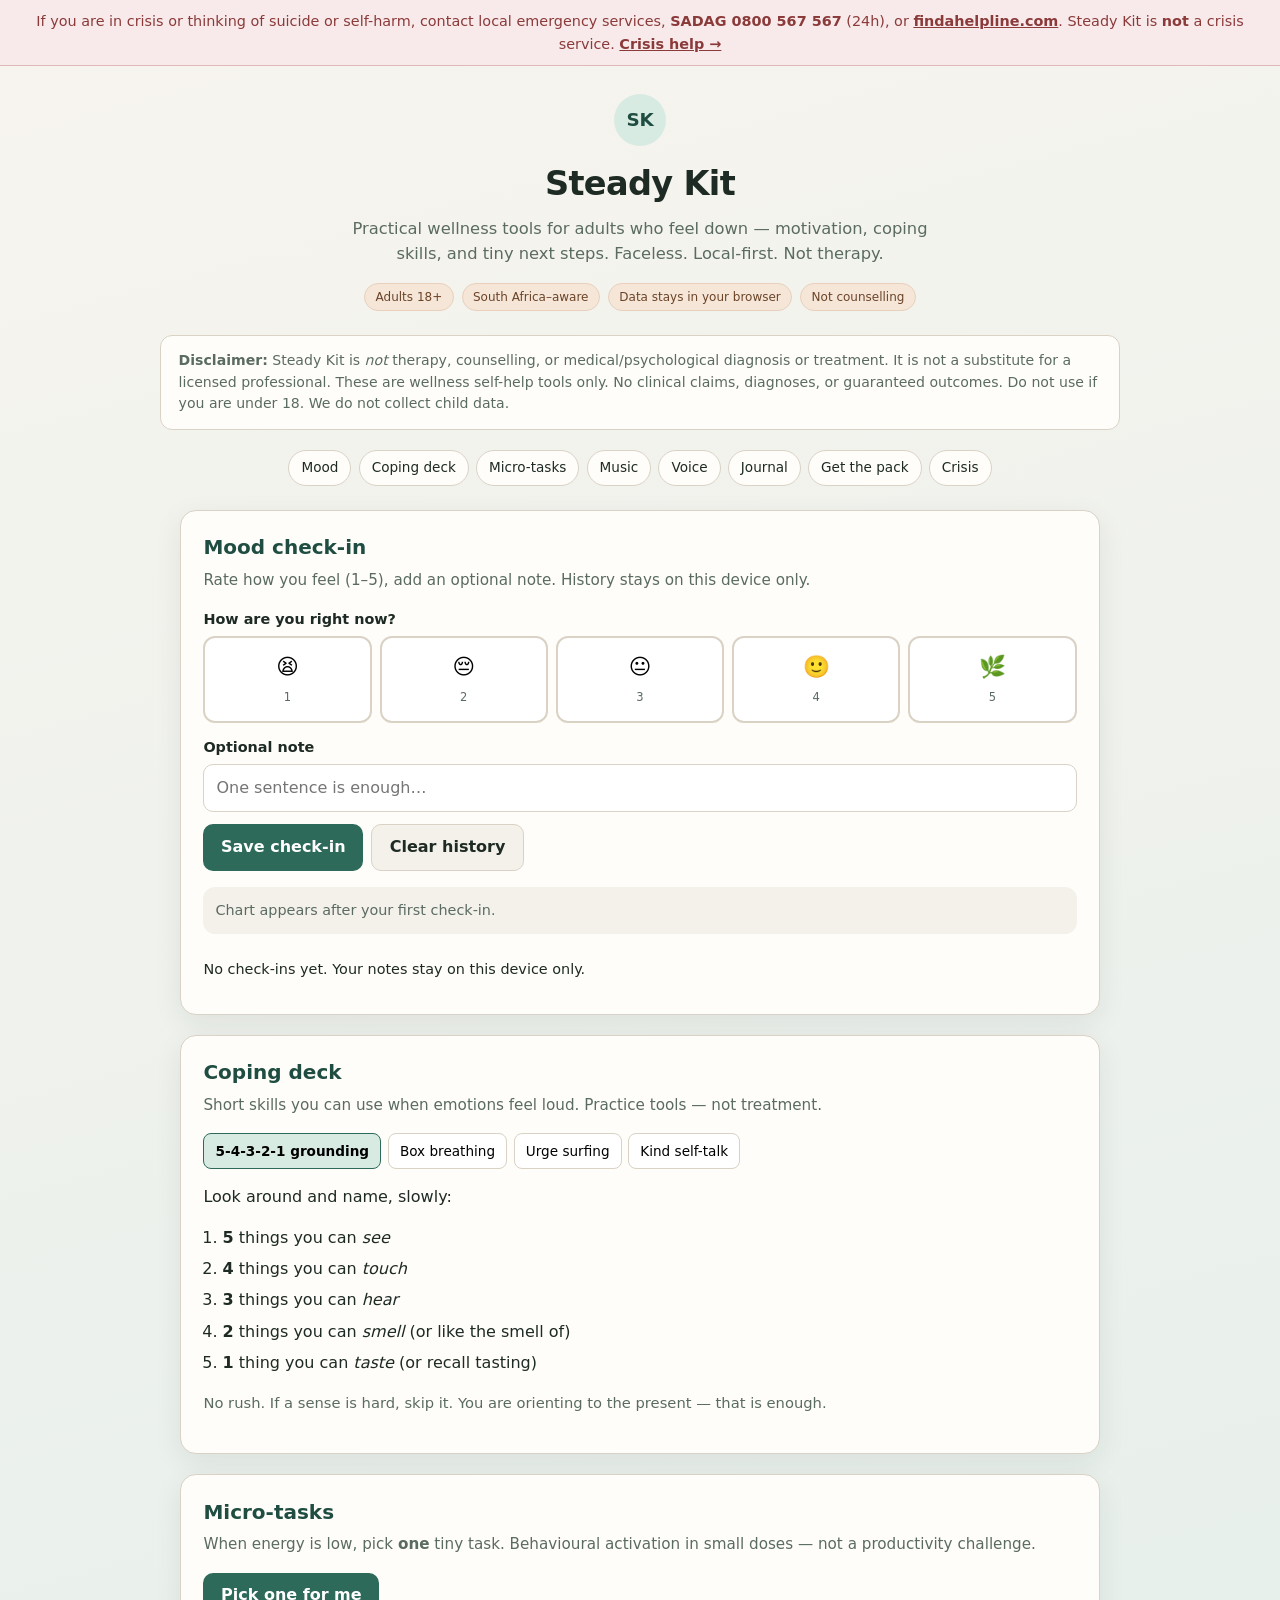
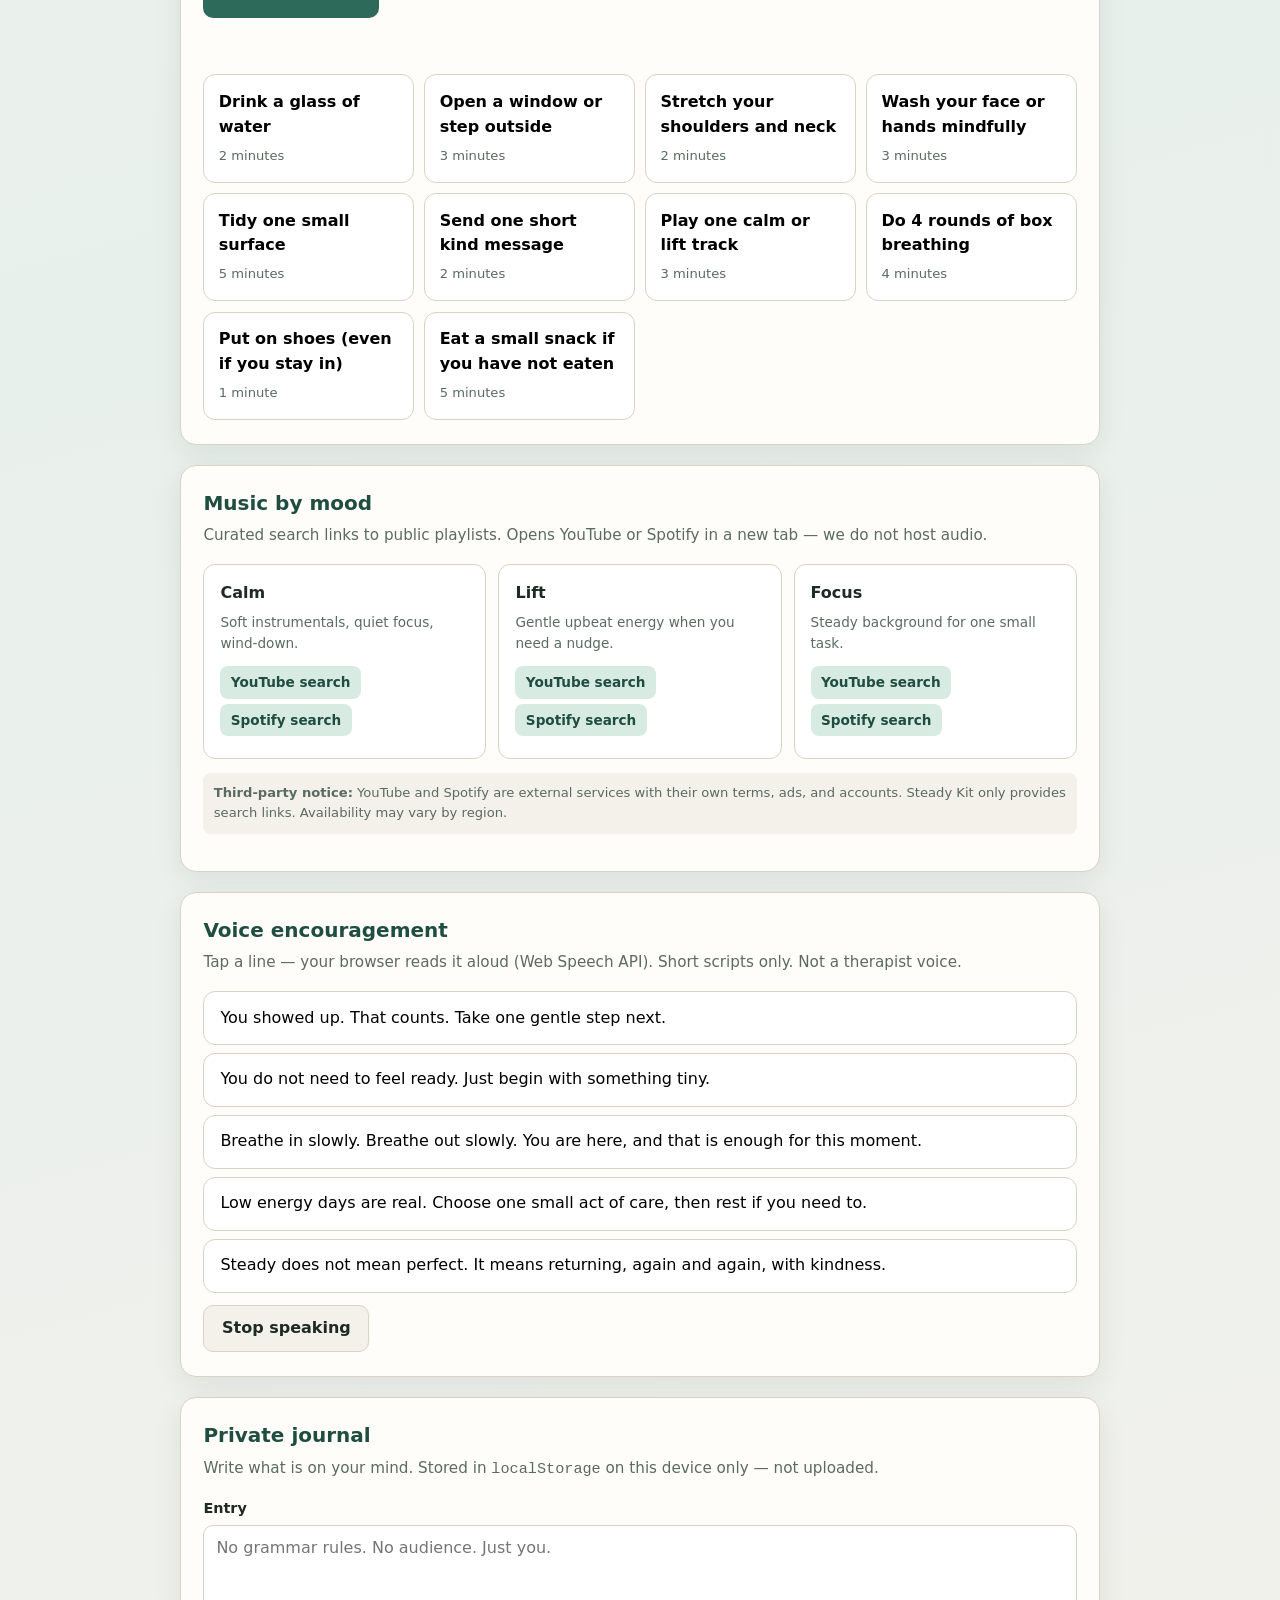
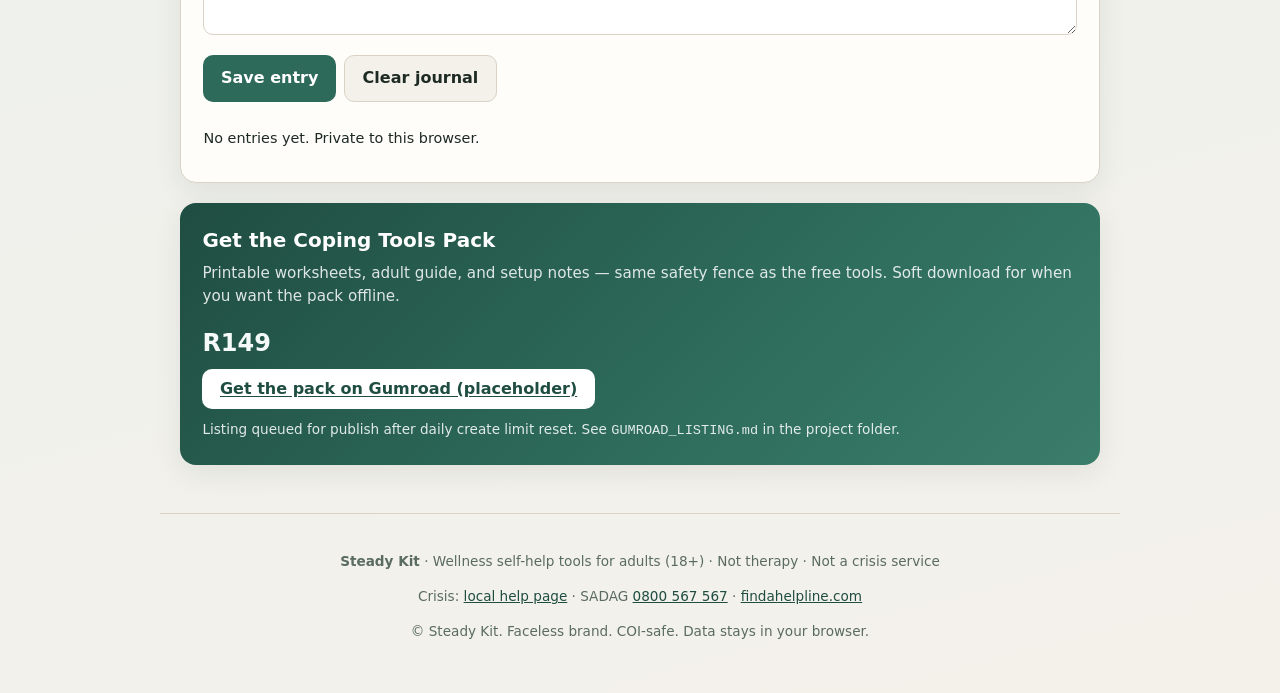
==== index.html @ c0763146 "Initial Steady Kit wellness tools app Static mood, coping, micro-tasks, music links, voice, journal." ====
<!DOCTYPE html>
<html lang="en-ZA">
<head>
  <meta charset="utf-8">
  <meta name="viewport" content="width=device-width, initial-scale=1">
  <meta name="description" content="Steady Kit — faceless South African wellness self-help tools. Mood check-ins, coping skills, micro-tasks. Not therapy.">
  <meta name="robots" content="index,follow">
  <title>Steady Kit | Wellness tools (not therapy)</title>
  <link rel="stylesheet" href="css/styles.css">
  <link rel="icon" href="data:image/svg+xml,%3Csvg xmlns='http://www.w3.org/2000/svg' viewBox='0 0 64 64'%3E%3Ccircle fill='%232d6a5a' cx='32' cy='32' r='30'/%3E%3Ctext x='32' y='40' text-anchor='middle' fill='white' font-size='22' font-family='sans-serif'%3ESK%3C/text%3E%3C/svg%3E">
</head>
<body>
  <div class="crisis-banner" role="note">
    If you are in crisis or thinking of suicide or self-harm, contact local emergency services,
    <strong>SADAG 0800 567 567</strong> (24h), or
    <a href="https://findahelpline.com" target="_blank" rel="noopener noreferrer">findahelpline.com</a>.
    Steady Kit is <strong>not</strong> a crisis service.
    <a href="crisis.html">Crisis help →</a>
  </div>

  <header class="site-header">
    <div class="logo-mark" aria-hidden="true">SK</div>
    <h1>Steady Kit</h1>
    <p class="tagline">Practical wellness tools for adults who feel down — motivation, coping skills, and tiny next steps. Faceless. Local-first. Not therapy.</p>
    <div class="badge-row">
      <span class="badge">Adults 18+</span>
      <span class="badge">South Africa–aware</span>
      <span class="badge">Data stays in your browser</span>
      <span class="badge">Not counselling</span>
    </div>
  </header>

  <aside class="disclaimer-box" role="note">
    <strong>Disclaimer:</strong> Steady Kit is <em>not</em> therapy, counselling, or medical/psychological diagnosis or treatment.
    It is not a substitute for a licensed professional. These are wellness self-help tools only.
    No clinical claims, diagnoses, or guaranteed outcomes. Do not use if you are under 18. We do not collect child data.
  </aside>

  <nav class="modules" aria-label="Tools">
    <a href="#mood">Mood</a>
    <a href="#coping">Coping deck</a>
    <a href="#tasks">Micro-tasks</a>
    <a href="#music">Music</a>
    <a href="#voice">Voice</a>
    <a href="#journal">Journal</a>
    <a href="#pack">Get the pack</a>
    <a href="crisis.html">Crisis</a>
  </nav>

  <main>
    <!-- 1. Mood check-in -->
    <section class="card" id="mood">
      <h2>Mood check-in</h2>
      <p class="lead">Rate how you feel (1–5), add an optional note. History stays on this device only.</p>
      <form id="mood-form">
        <label>How are you right now?</label>
        <div class="mood-scale" id="mood-scale" role="group" aria-label="Mood from 1 to 5"></div>
        <label for="mood-note">Optional note</label>
        <input type="text" id="mood-note" maxlength="280" placeholder="One sentence is enough…">
        <div class="btn-row">
          <button type="submit" class="btn">Save check-in</button>
          <button type="button" class="btn btn-secondary" id="clear-mood">Clear history</button>
        </div>
      </form>
      <div class="chart-wrap" id="mood-chart" aria-live="polite"></div>
      <ul class="history-list" id="mood-history"></ul>
    </section>

    <!-- 2. Coping deck -->
    <section class="card" id="coping">
      <h2>Coping deck</h2>
      <p class="lead">Short skills you can use when emotions feel loud. Practice tools — not treatment.</p>
      <div class="deck-tabs" role="tablist">
        <button type="button" data-deck="ground" class="active">5-4-3-2-1 grounding</button>
        <button type="button" data-deck="breath">Box breathing</button>
        <button type="button" data-deck="urge">Urge surfing</button>
        <button type="button" data-deck="talk">Kind self-talk</button>
      </div>

      <div class="deck-panel active" id="deck-ground">
        <p>Look around and name, slowly:</p>
        <ol class="sense-list">
          <li><strong>5</strong> things you can <em>see</em></li>
          <li><strong>4</strong> things you can <em>touch</em></li>
          <li><strong>3</strong> things you can <em>hear</em></li>
          <li><strong>2</strong> things you can <em>smell</em> (or like the smell of)</li>
          <li><strong>1</strong> thing you can <em>taste</em> (or recall tasting)</li>
        </ol>
        <p style="color:var(--muted);font-size:0.92rem">No rush. If a sense is hard, skip it. You are orienting to the present — that is enough.</p>
      </div>

      <div class="deck-panel" id="deck-breath">
        <p>Box breathing: inhale 4 · hold 4 · exhale 4 · hold 4. Four rounds. Stop anytime.</p>
        <div class="breath-circle" id="breath-circle" aria-hidden="true"></div>
        <div class="timer-display" id="breath-timer">0:00</div>
        <div class="breath-phase" id="breath-phase">Ready when you are</div>
        <div class="btn-row" style="justify-content:center">
          <button type="button" class="btn" id="start-breath">Start 4 rounds</button>
          <button type="button" class="btn btn-secondary" id="stop-breath">Stop</button>
        </div>
      </div>

      <div class="deck-panel" id="deck-urge">
        <h3 style="margin-top:0;font-size:1.05rem">Urge surfing (one-pager)</h3>
        <p>Urges often rise, peak, and fall — like a wave. You do not have to act on the peak.</p>
        <ol class="sense-list">
          <li><strong>Notice</strong> — name the urge without judging: “There is an urge to…”</li>
          <li><strong>Locate</strong> — where in the body? Tight chest? Restless hands?</li>
          <li><strong>Breathe</strong> — slow breaths while you watch the wave, not fight it.</li>
          <li><strong>Ride</strong> — wait 10–20 minutes if safe to do so; intensity often softens.</li>
          <li><strong>Choose</strong> — after the peak, pick a tiny caring action (water, stretch, message).</li>
        </ol>
        <p style="color:var(--muted);font-size:0.92rem">If the urge involves harm to yourself or others, stop this exercise and use crisis help immediately.</p>
        <p><a href="crisis.html">Go to crisis resources →</a></p>
      </div>

      <div class="deck-panel" id="deck-talk">
        <div class="self-talk-card" id="self-talk-text" aria-live="polite"></div>
        <div class="btn-row" style="justify-content:center">
          <button type="button" class="btn btn-secondary" id="next-talk">Another card</button>
        </div>
      </div>
    </section>

    <!-- 3. Micro-tasks -->
    <section class="card" id="tasks">
      <h2>Micro-tasks</h2>
      <p class="lead">When energy is low, pick <strong>one</strong> tiny task. Behavioural activation in small doses — not a productivity challenge.</p>
      <div class="btn-row">
        <button type="button" class="btn" id="pick-task">Pick one for me</button>
      </div>
      <p id="picked-task" style="min-height:1.5em;font-weight:600;color:var(--accent-dark)" aria-live="polite"></p>
      <div class="task-grid" id="task-grid"></div>
    </section>

    <!-- 4. Music -->
    <section class="card" id="music">
      <h2>Music by mood</h2>
      <p class="lead">Curated search links to public playlists. Opens YouTube or Spotify in a new tab — we do not host audio.</p>
      <div class="music-grid">
        <div class="music-card">
          <h3>Calm</h3>
          <p>Soft instrumentals, quiet focus, wind-down.</p>
          <a href="https://www.youtube.com/results?search_query=calm+instrumental+playlist" target="_blank" rel="noopener noreferrer">YouTube search</a>
          <a href="https://open.spotify.com/search/calm%20instrumental%20playlist" target="_blank" rel="noopener noreferrer">Spotify search</a>
        </div>
        <div class="music-card">
          <h3>Lift</h3>
          <p>Gentle upbeat energy when you need a nudge.</p>
          <a href="https://www.youtube.com/results?search_query=uplifting+feel+good+playlist" target="_blank" rel="noopener noreferrer">YouTube search</a>
          <a href="https://open.spotify.com/search/uplifting%20feel%20good%20playlist" target="_blank" rel="noopener noreferrer">Spotify search</a>
        </div>
        <div class="music-card">
          <h3>Focus</h3>
          <p>Steady background for one small task.</p>
          <a href="https://www.youtube.com/results?search_query=focus%20deep%20work%20playlist" target="_blank" rel="noopener noreferrer">YouTube search</a>
          <a href="https://open.spotify.com/search/focus%20deep%20work%20playlist" target="_blank" rel="noopener noreferrer">Spotify search</a>
        </div>
      </div>
      <p class="third-party-note"><strong>Third-party notice:</strong> YouTube and Spotify are external services with their own terms, ads, and accounts. Steady Kit only provides search links. Availability may vary by region.</p>
    </section>

    <!-- 5. Voice motivation -->
    <section class="card" id="voice">
      <h2>Voice encouragement</h2>
      <p class="lead">Tap a line — your browser reads it aloud (Web Speech API). Short scripts only. Not a therapist voice.</p>
      <div class="voice-scripts" id="voice-scripts"></div>
      <div class="btn-row">
        <button type="button" class="btn btn-secondary" id="stop-voice">Stop speaking</button>
      </div>
    </section>

    <!-- 6. Journal -->
    <section class="card" id="journal">
      <h2>Private journal</h2>
      <p class="lead">Write what is on your mind. Stored in <code>localStorage</code> on this device only — not uploaded.</p>
      <form id="journal-form">
        <label for="journal-text">Entry</label>
        <textarea id="journal-text" maxlength="2000" placeholder="No grammar rules. No audience. Just you."></textarea>
        <div class="btn-row">
          <button type="submit" class="btn">Save entry</button>
          <button type="button" class="btn btn-secondary" id="clear-journal">Clear journal</button>
        </div>
      </form>
      <ul class="history-list" id="journal-list"></ul>
    </section>

    <!-- 7. Pack CTA -->
    <section class="card cta-card" id="pack">
      <h2>Get the Coping Tools Pack</h2>
      <p class="lead">Printable worksheets, adult guide, and setup notes — same safety fence as the free tools. Soft download for when you want the pack offline.</p>
      <p class="price">R149</p>
      <a class="btn" href="https://gumroad.com/" target="_blank" rel="noopener noreferrer" id="gumroad-cta">Get the pack on Gumroad (placeholder)</a>
      <p style="margin:1rem 0 0;font-size:0.85rem;opacity:0.9">Listing queued for publish after daily create limit reset. See <code>GUMROAD_LISTING.md</code> in the project folder.</p>
    </section>
  </main>

  <footer class="site-footer">
    <p><strong>Steady Kit</strong> · Wellness self-help tools for adults (18+) · Not therapy · Not a crisis service</p>
    <p>
      Crisis: <a href="crisis.html">local help page</a> ·
      SADAG <a href="tel:0800567567">0800 567 567</a> ·
      <a href="https://findahelpline.com" target="_blank" rel="noopener noreferrer">findahelpline.com</a>
    </p>
    <p style="margin-top:0.75rem">© Steady Kit. Faceless brand. COI-safe. Data stays in your browser.</p>
  </footer>

  <script src="js/app.js"></script>
</body>
</html>
---- css/styles.css ----
/* Steady Kit — calm, faceless wellness tools */
:root {
  --bg: #f4f1eb;
  --bg-card: #fffdf9;
  --ink: #1e2a24;
  --muted: #5a6b62;
  --accent: #2d6a5a;
  --accent-soft: #d8ebe3;
  --accent-dark: #1f4d41;
  --warm: #c4784a;
  --warm-soft: #f5e6d8;
  --crisis: #8b3a3a;
  --crisis-bg: #f8eaea;
  --border: #d9d2c5;
  --shadow: 0 8px 28px rgba(30, 42, 36, 0.08);
  --radius: 16px;
  --font: "Segoe UI", system-ui, -apple-system, sans-serif;
}

* { box-sizing: border-box; }
html { scroll-behavior: smooth; }
body {
  margin: 0;
  font-family: var(--font);
  color: var(--ink);
  background: linear-gradient(165deg, #f7f4ee 0%, #e8f0ec 45%, #f4f1eb 100%);
  min-height: 100vh;
  line-height: 1.55;
}

a { color: var(--accent-dark); }
a:hover { color: var(--accent); }

.crisis-banner {
  position: sticky;
  top: 0;
  z-index: 100;
  background: var(--crisis-bg);
  color: var(--crisis);
  border-bottom: 1px solid #e0b8b8;
  padding: 0.65rem 1rem;
  font-size: 0.9rem;
  text-align: center;
}
.crisis-banner a { color: var(--crisis); font-weight: 600; text-decoration: underline; }

.site-header {
  max-width: 960px;
  margin: 0 auto;
  padding: 1.75rem 1.25rem 0.5rem;
  text-align: center;
}
.logo-mark {
  display: inline-flex;
  align-items: center;
  justify-content: center;
  width: 52px;
  height: 52px;
  border-radius: 50%;
  background: var(--accent-soft);
  color: var(--accent-dark);
  font-weight: 700;
  font-size: 1.15rem;
  letter-spacing: -0.02em;
  margin-bottom: 0.75rem;
}
.site-header h1 {
  margin: 0 0 0.35rem;
  font-size: clamp(1.6rem, 4vw, 2.1rem);
  font-weight: 700;
  letter-spacing: -0.02em;
}
.tagline {
  margin: 0 auto 1rem;
  max-width: 36rem;
  color: var(--muted);
  font-size: 1.02rem;
}
.badge-row {
  display: flex;
  flex-wrap: wrap;
  gap: 0.5rem;
  justify-content: center;
  margin-bottom: 1rem;
}
.badge {
  font-size: 0.75rem;
  padding: 0.25rem 0.65rem;
  border-radius: 999px;
  background: var(--warm-soft);
  color: #6b4428;
  border: 1px solid #e8d0bc;
}

.disclaimer-box {
  max-width: 960px;
  margin: 0 auto 1.25rem;
  padding: 0.85rem 1.1rem;
  background: var(--bg-card);
  border: 1px solid var(--border);
  border-radius: 12px;
  font-size: 0.88rem;
  color: var(--muted);
}

nav.modules {
  max-width: 960px;
  margin: 0 auto 1.5rem;
  padding: 0 1.25rem;
  display: flex;
  flex-wrap: wrap;
  gap: 0.45rem;
  justify-content: center;
}
nav.modules a {
  text-decoration: none;
  font-size: 0.85rem;
  padding: 0.4rem 0.75rem;
  border-radius: 999px;
  background: var(--bg-card);
  border: 1px solid var(--border);
  color: var(--ink);
}
nav.modules a:hover,
nav.modules a:focus {
  background: var(--accent-soft);
  border-color: var(--accent);
  color: var(--accent-dark);
}

main {
  max-width: 960px;
  margin: 0 auto;
  padding: 0 1.25rem 3rem;
  display: grid;
  gap: 1.25rem;
}

.card {
  background: var(--bg-card);
  border: 1px solid var(--border);
  border-radius: var(--radius);
  box-shadow: var(--shadow);
  padding: 1.35rem 1.4rem 1.5rem;
}
.card h2 {
  margin: 0 0 0.35rem;
  font-size: 1.25rem;
  color: var(--accent-dark);
}
.card .lead {
  margin: 0 0 1rem;
  color: var(--muted);
  font-size: 0.95rem;
}

.btn {
  appearance: none;
  border: none;
  cursor: pointer;
  font: inherit;
  font-weight: 600;
  border-radius: 10px;
  padding: 0.65rem 1.1rem;
  background: var(--accent);
  color: #fff;
  transition: background 0.15s ease, transform 0.1s ease;
}
.btn:hover { background: var(--accent-dark); }
.btn:active { transform: scale(0.98); }
.btn-secondary {
  background: var(--bg);
  color: var(--ink);
  border: 1px solid var(--border);
}
.btn-secondary:hover { background: var(--accent-soft); }
.btn-warm { background: var(--warm); }
.btn-warm:hover { background: #a86235; }
.btn-row { display: flex; flex-wrap: wrap; gap: 0.5rem; margin-top: 0.75rem; }

label { display: block; font-size: 0.9rem; font-weight: 600; margin-bottom: 0.35rem; }
input[type="text"],
textarea,
select {
  width: 100%;
  font: inherit;
  padding: 0.65rem 0.75rem;
  border-radius: 10px;
  border: 1px solid var(--border);
  background: #fff;
  color: var(--ink);
}
textarea { min-height: 110px; resize: vertical; }

.mood-scale {
  display: flex;
  gap: 0.5rem;
  flex-wrap: wrap;
  margin-bottom: 0.85rem;
}
.mood-btn {
  flex: 1;
  min-width: 3.5rem;
  padding: 0.75rem 0.4rem;
  border-radius: 12px;
  border: 2px solid var(--border);
  background: #fff;
  cursor: pointer;
  font: inherit;
  text-align: center;
}
.mood-btn span { display: block; font-size: 1.35rem; }
.mood-btn small { color: var(--muted); font-size: 0.72rem; }
.mood-btn.selected {
  border-color: var(--accent);
  background: var(--accent-soft);
}

.chart-wrap {
  margin-top: 1rem;
  padding: 0.75rem;
  background: var(--bg);
  border-radius: 12px;
  overflow-x: auto;
}
.bar-chart {
  display: flex;
  align-items: flex-end;
  gap: 6px;
  height: 120px;
  min-width: 200px;
}
.bar {
  flex: 1;
  min-width: 14px;
  background: var(--accent);
  border-radius: 6px 6px 2px 2px;
  opacity: 0.85;
  position: relative;
}
.bar:hover { opacity: 1; }
.history-list {
  list-style: none;
  padding: 0;
  margin: 1rem 0 0;
  max-height: 220px;
  overflow-y: auto;
}
.history-list li {
  padding: 0.55rem 0;
  border-bottom: 1px solid var(--border);
  font-size: 0.9rem;
}
.history-list li:last-child { border-bottom: none; }

.deck-tabs {
  display: flex;
  flex-wrap: wrap;
  gap: 0.4rem;
  margin-bottom: 1rem;
}
.deck-tabs button {
  font: inherit;
  font-size: 0.85rem;
  padding: 0.4rem 0.7rem;
  border-radius: 8px;
  border: 1px solid var(--border);
  background: #fff;
  cursor: pointer;
}
.deck-tabs button.active {
  background: var(--accent-soft);
  border-color: var(--accent);
  font-weight: 600;
}
.deck-panel { display: none; }
.deck-panel.active { display: block; }

.sense-list { padding-left: 1.2rem; margin: 0.5rem 0 1rem; }
.sense-list li { margin-bottom: 0.4rem; }

.timer-display {
  font-size: 2.5rem;
  font-weight: 700;
  text-align: center;
  color: var(--accent-dark);
  letter-spacing: 0.04em;
  margin: 0.75rem 0;
  font-variant-numeric: tabular-nums;
}
.breath-phase {
  text-align: center;
  font-size: 1.1rem;
  color: var(--muted);
  min-height: 1.5em;
}
.breath-circle {
  width: 120px;
  height: 120px;
  margin: 0.75rem auto;
  border-radius: 50%;
  background: var(--accent-soft);
  border: 3px solid var(--accent);
  transition: transform 4s ease-in-out;
}
.breath-circle.inhale { transform: scale(1.35); }
.breath-circle.hold { transform: scale(1.35); }
.breath-circle.exhale { transform: scale(1); }

.self-talk-card {
  background: var(--warm-soft);
  border-radius: 12px;
  padding: 1.25rem;
  min-height: 100px;
  font-size: 1.1rem;
  text-align: center;
  display: flex;
  align-items: center;
  justify-content: center;
}

.task-grid {
  display: grid;
  gap: 0.65rem;
  grid-template-columns: repeat(auto-fill, minmax(200px, 1fr));
}
.task-card {
  border: 1px solid var(--border);
  border-radius: 12px;
  padding: 0.9rem;
  background: #fff;
  cursor: pointer;
  text-align: left;
  font: inherit;
}
.task-card:hover { border-color: var(--accent); background: var(--accent-soft); }
.task-card.done {
  opacity: 0.7;
  text-decoration: line-through;
  background: var(--bg);
}
.task-card strong { display: block; margin-bottom: 0.2rem; }
.task-card span { font-size: 0.82rem; color: var(--muted); }

.music-grid {
  display: grid;
  gap: 0.75rem;
  grid-template-columns: repeat(auto-fill, minmax(220px, 1fr));
}
.music-card {
  border: 1px solid var(--border);
  border-radius: 12px;
  padding: 1rem;
  background: #fff;
}
.music-card h3 { margin: 0 0 0.4rem; font-size: 1rem; }
.music-card p { margin: 0 0 0.75rem; font-size: 0.85rem; color: var(--muted); }
.music-card a {
  display: inline-block;
  margin-right: 0.5rem;
  margin-bottom: 0.35rem;
  font-size: 0.85rem;
  font-weight: 600;
  text-decoration: none;
  padding: 0.35rem 0.65rem;
  border-radius: 8px;
  background: var(--accent-soft);
  color: var(--accent-dark);
}
.third-party-note {
  font-size: 0.82rem;
  color: var(--muted);
  margin-top: 0.85rem;
  padding: 0.65rem;
  background: var(--bg);
  border-radius: 8px;
}

.voice-scripts {
  display: grid;
  gap: 0.5rem;
}
.voice-scripts button {
  text-align: left;
  font: inherit;
  padding: 0.85rem 1rem;
  border-radius: 12px;
  border: 1px solid var(--border);
  background: #fff;
  cursor: pointer;
}
.voice-scripts button:hover { background: var(--accent-soft); border-color: var(--accent); }

.cta-card {
  background: linear-gradient(135deg, #1f4d41 0%, #2d6a5a 55%, #3a7d6a 100%);
  color: #f5faf8;
  border: none;
}
.cta-card h2 { color: #fff; }
.cta-card .lead { color: rgba(255,255,255,0.85); }
.cta-card .btn {
  background: #fff;
  color: var(--accent-dark);
}
.cta-card .btn:hover { background: var(--accent-soft); }
.price {
  font-size: 1.5rem;
  font-weight: 700;
  margin: 0.5rem 0 1rem;
}

.site-footer {
  max-width: 960px;
  margin: 0 auto;
  padding: 1.5rem 1.25rem 2.5rem;
  text-align: center;
  font-size: 0.85rem;
  color: var(--muted);
  border-top: 1px solid var(--border);
}
.site-footer a { color: var(--accent-dark); }

/* Crisis page */
.crisis-page {
  max-width: 640px;
  margin: 2rem auto;
  padding: 0 1.25rem 3rem;
}
.crisis-page .card { border-color: #e0b8b8; }
.crisis-page h1 { color: var(--crisis); }
.helpline {
  font-size: 1.35rem;
  font-weight: 700;
  margin: 0.5rem 0;
}
.helpline a { color: var(--crisis); }

@media (max-width: 520px) {
  .mood-btn { min-width: 2.8rem; padding: 0.55rem 0.2rem; }
  .mood-btn span { font-size: 1.1rem; }
}
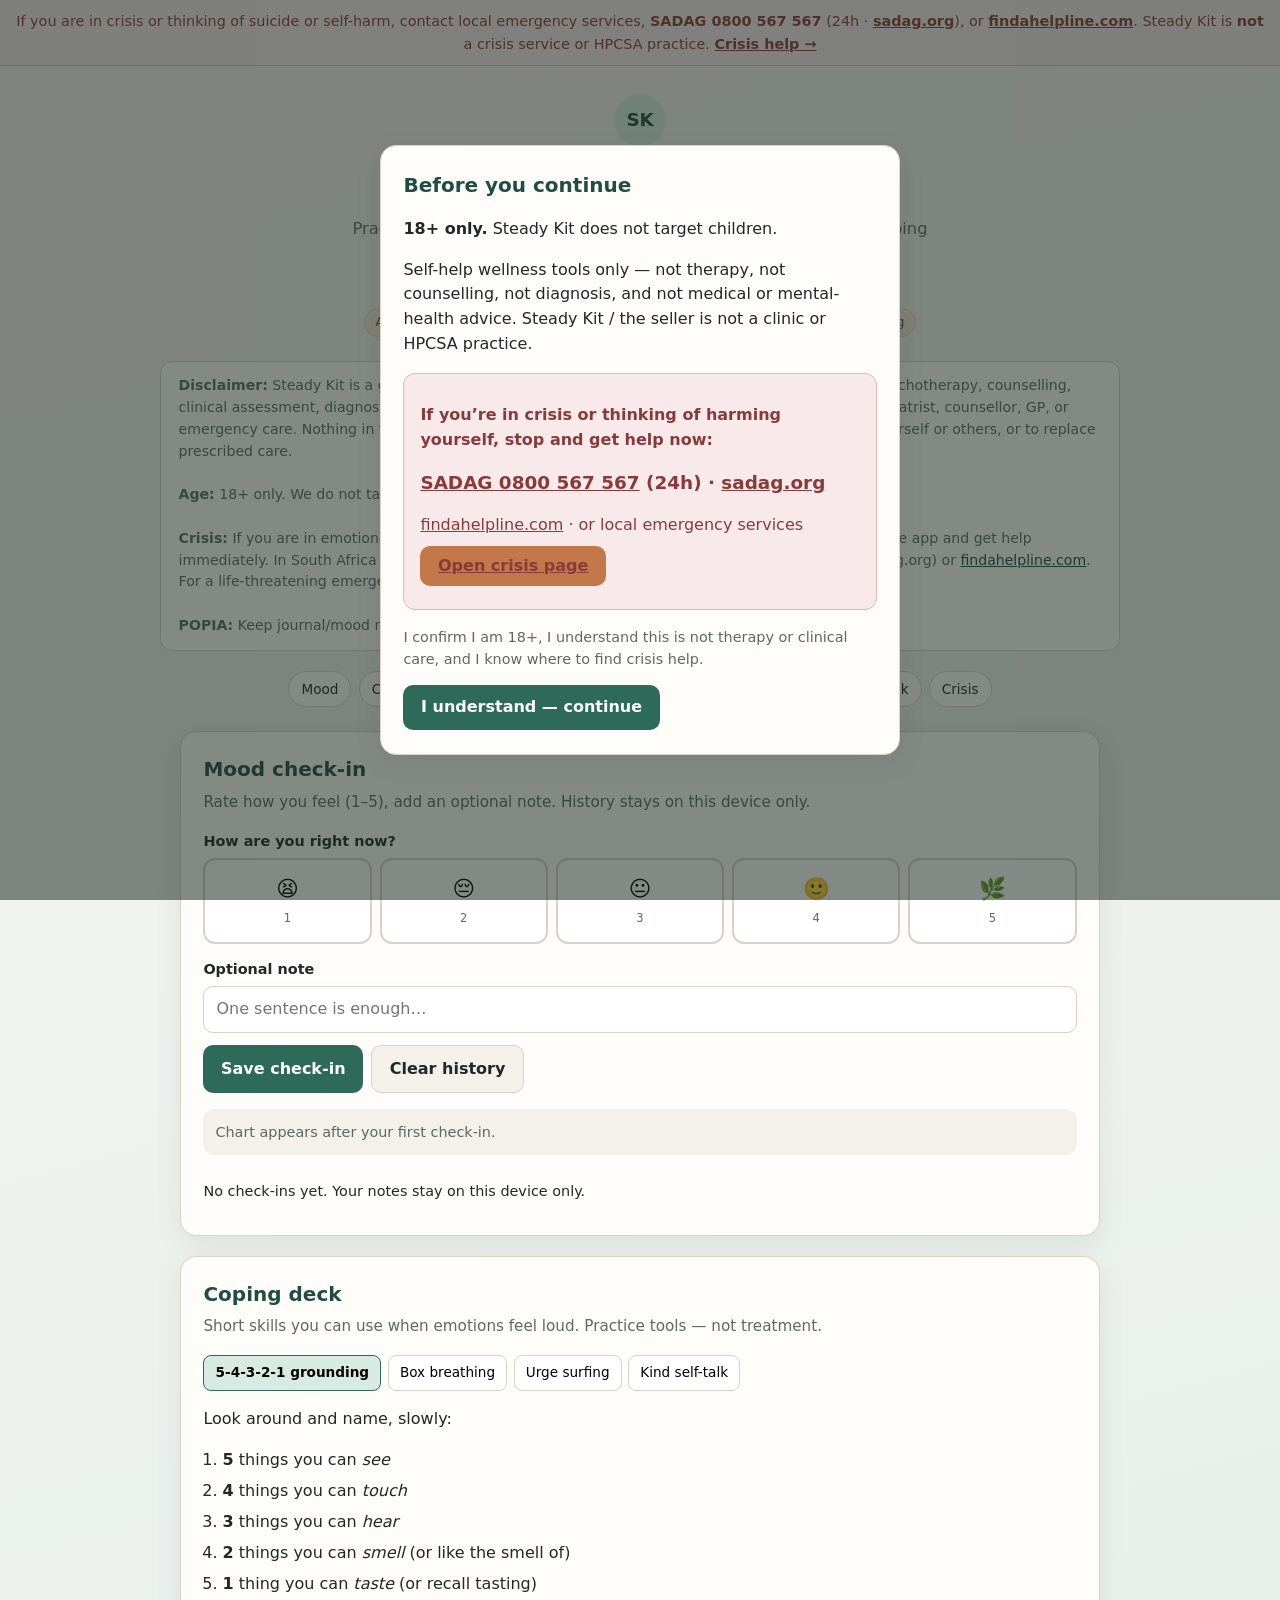
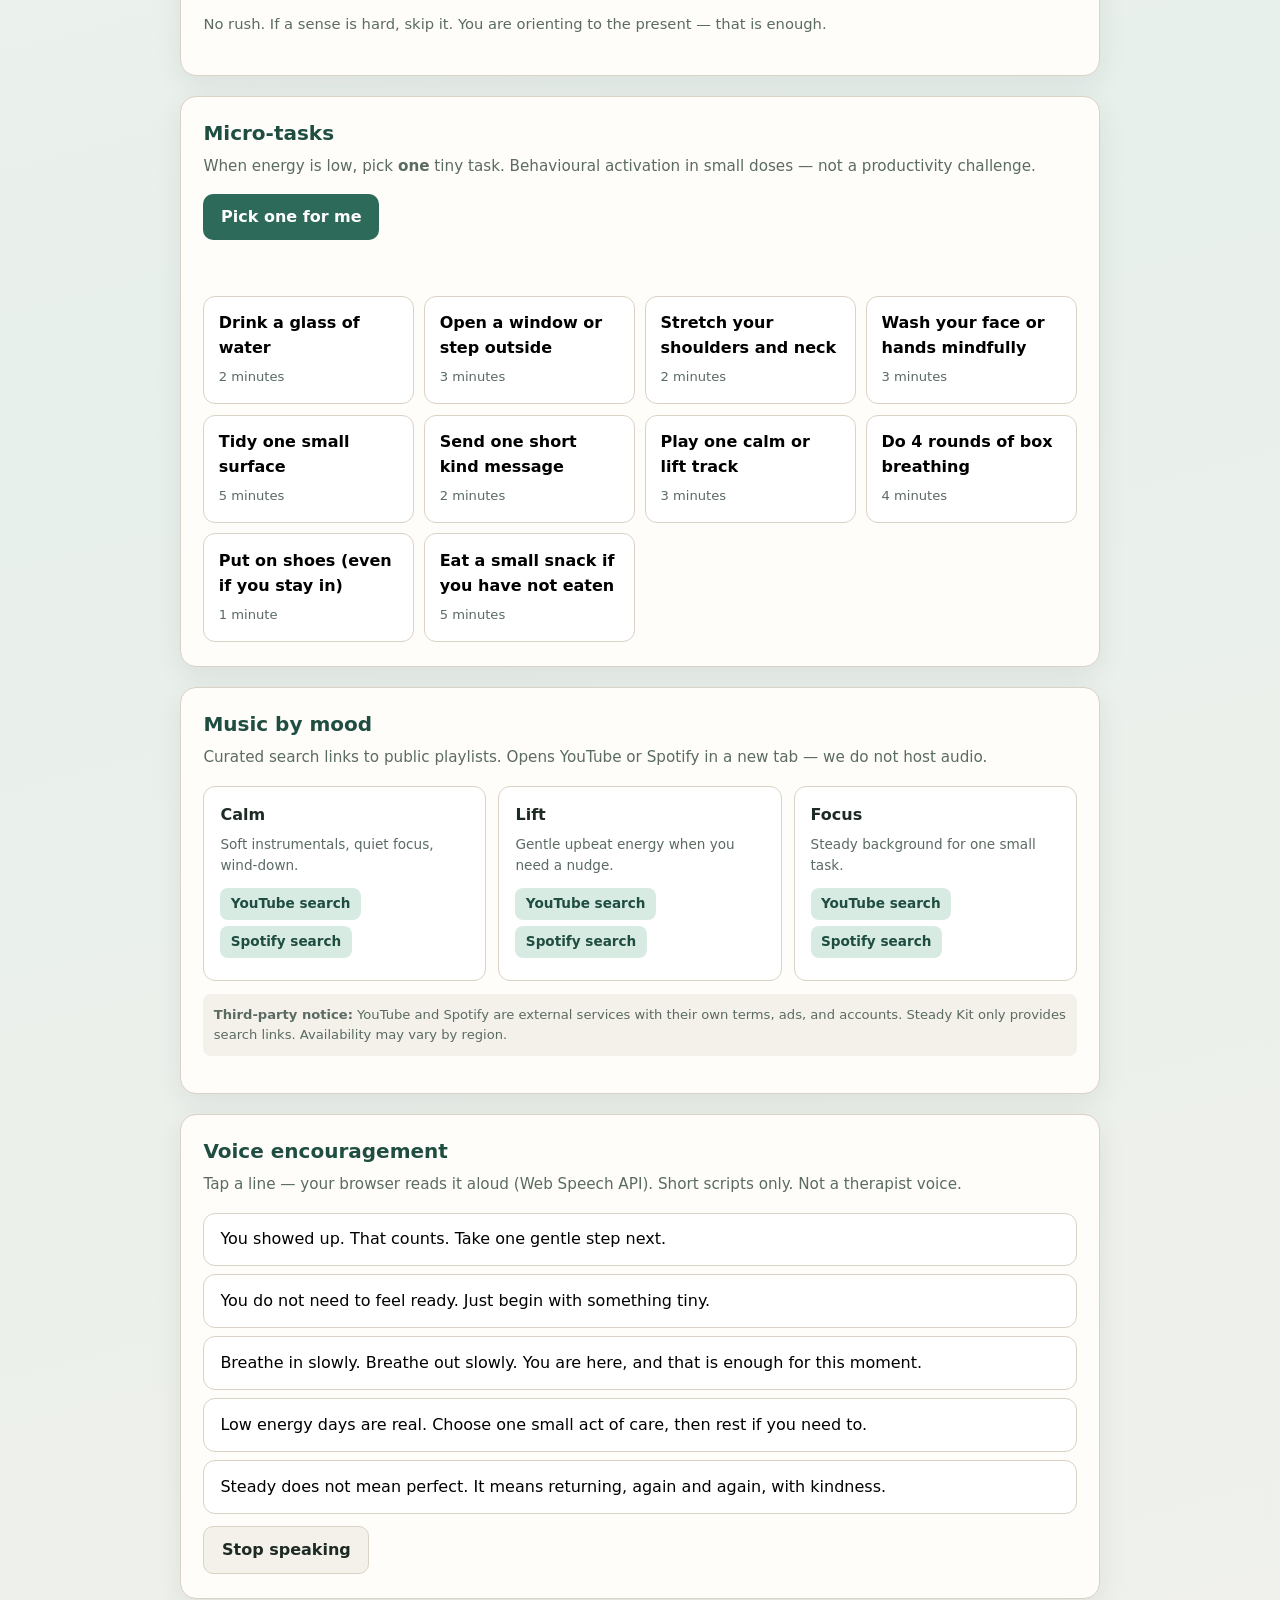
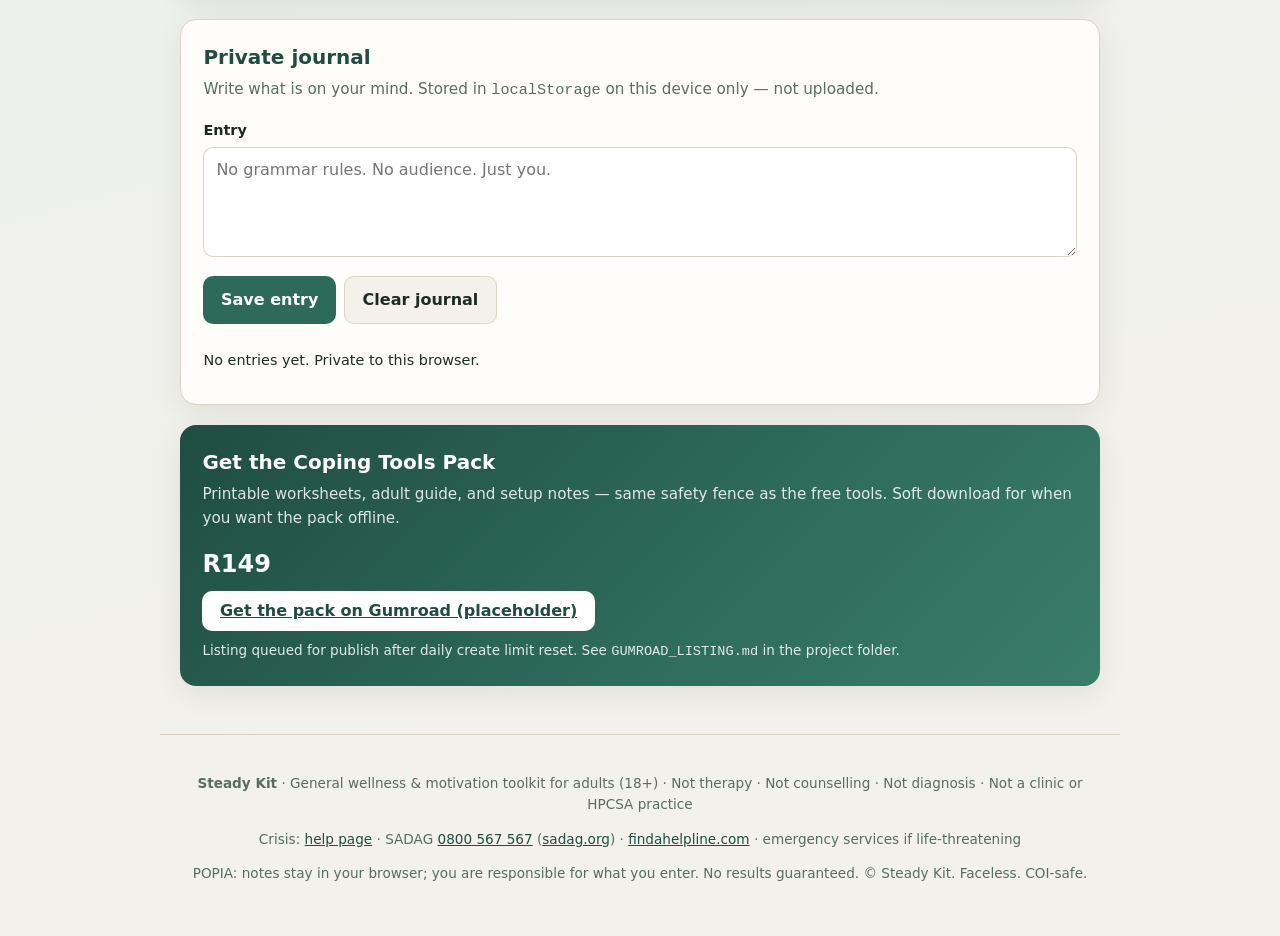
==== commit db1f714c: "Apply Steady Kit legal fence from ops Exact Gumroad one-liner; full web disclaimer; first-run crisis" ====
--- a/index.html
+++ b/index.html
@@ -3,7 +3,7 @@
 <head>
   <meta charset="utf-8">
   <meta name="viewport" content="width=device-width, initial-scale=1">
-  <meta name="description" content="Steady Kit — faceless South African wellness self-help tools. Mood check-ins, coping skills, micro-tasks. Not therapy.">
+  <meta name="description" content="Steady Kit — faceless South African wellness self-help tools for adults 18+. Mood notes, coping prompts, micro-tasks. Not therapy or diagnosis.">
   <meta name="robots" content="index,follow">
   <title>Steady Kit | Wellness tools (not therapy)</title>
   <link rel="stylesheet" href="css/styles.css">
@@ -12,16 +12,16 @@
 <body>
   <div class="crisis-banner" role="note">
     If you are in crisis or thinking of suicide or self-harm, contact local emergency services,
-    <strong>SADAG 0800 567 567</strong> (24h), or
+    <strong>SADAG 0800 567 567</strong> (24h · <a href="https://www.sadag.org" target="_blank" rel="noopener noreferrer">sadag.org</a>), or
     <a href="https://findahelpline.com" target="_blank" rel="noopener noreferrer">findahelpline.com</a>.
-    Steady Kit is <strong>not</strong> a crisis service.
+    Steady Kit is <strong>not</strong> a crisis service or HPCSA practice.
     <a href="crisis.html">Crisis help →</a>
   </div>
 
   <header class="site-header">
     <div class="logo-mark" aria-hidden="true">SK</div>
     <h1>Steady Kit</h1>
-    <p class="tagline">Practical wellness tools for adults who feel down — motivation, coping skills, and tiny next steps. Faceless. Local-first. Not therapy.</p>
+    <p class="tagline">Practical wellness tools for adults who feel down — motivation, coping skills, and tiny next steps. Faceless. Local-first. Not therapy or counselling.</p>
     <div class="badge-row">
       <span class="badge">Adults 18+</span>
       <span class="badge">South Africa–aware</span>
@@ -30,10 +30,14 @@
     </div>
   </header>
 
-  <aside class="disclaimer-box" role="note">
-    <strong>Disclaimer:</strong> Steady Kit is <em>not</em> therapy, counselling, or medical/psychological diagnosis or treatment.
-    It is not a substitute for a licensed professional. These are wellness self-help tools only.
-    No clinical claims, diagnoses, or guaranteed outcomes. Do not use if you are under 18. We do not collect child data.
+    <aside class="disclaimer-box" role="note">
+    <strong>Disclaimer:</strong> Steady Kit is a general wellness and motivation toolkit for adults. It does not provide psychotherapy, counselling, clinical assessment, diagnosis, or treatment. It is not a substitute for a registered psychologist, psychiatrist, counsellor, GP, or emergency care. Nothing in the app is medical or mental-health advice. Do not use it to diagnose yourself or others, or to replace prescribed care.
+    <br><br>
+    <strong>Age:</strong> 18+ only. We do not target children.
+    <br><br>
+    <strong>Crisis:</strong> If you are in emotional distress, feeling unsafe, or thinking about suicide or self-harm, leave the app and get help immediately. In South Africa contact SADAG’s 24-hour Suicide Crisis Helpline 0800 567 567 (see sadag.org) or <a href="https://findahelpline.com" rel="noopener">findahelpline.com</a>. For a life-threatening emergency call local emergency services.
+    <br><br>
+    <strong>POPIA:</strong> Keep journal/mood notes private. No results are guaranteed.
   </aside>
 
   <nav class="modules" aria-label="Tools">
@@ -62,6 +66,10 @@
           <button type="button" class="btn btn-secondary" id="clear-mood">Clear history</button>
         </div>
       </form>
+      <div id="mood-crisis-nudge" class="gate-crisis" hidden style="margin-top:1rem">
+        <p><strong>Feeling very low?</strong> These tools are not crisis care. If you feel unsafe or are thinking of harming yourself, get help now:</p>
+        <p><a href="tel:0800567567">SADAG 0800 567 567</a> · <a href="https://www.sadag.org" target="_blank" rel="noopener noreferrer">sadag.org</a> · <a href="https://findahelpline.com" target="_blank" rel="noopener noreferrer">findahelpline.com</a> · <a href="crisis.html">Crisis page</a></p>
+      </div>
       <div class="chart-wrap" id="mood-chart" aria-live="polite"></div>
       <ul class="history-list" id="mood-history"></ul>
     </section>
@@ -196,14 +204,34 @@
   </main>
 
   <footer class="site-footer">
-    <p><strong>Steady Kit</strong> · Wellness self-help tools for adults (18+) · Not therapy · Not a crisis service</p>
+    <p><strong>Steady Kit</strong> · General wellness &amp; motivation toolkit for adults (18+) · Not therapy · Not counselling · Not diagnosis · Not a clinic or HPCSA practice</p>
     <p>
-      Crisis: <a href="crisis.html">local help page</a> ·
-      SADAG <a href="tel:0800567567">0800 567 567</a> ·
-      <a href="https://findahelpline.com" target="_blank" rel="noopener noreferrer">findahelpline.com</a>
+      Crisis: <a href="crisis.html">help page</a> ·
+      SADAG <a href="tel:0800567567">0800 567 567</a> (<a href="https://www.sadag.org" target="_blank" rel="noopener noreferrer">sadag.org</a>) ·
+      <a href="https://findahelpline.com" target="_blank" rel="noopener noreferrer">findahelpline.com</a> ·
+      emergency services if life-threatening
     </p>
-    <p style="margin-top:0.75rem">© Steady Kit. Faceless brand. COI-safe. Data stays in your browser.</p>
+    <p style="margin-top:0.75rem">POPIA: notes stay in your browser; you are responsible for what you enter. No results guaranteed. © Steady Kit. Faceless. COI-safe.</p>
   </footer>
+
+  <!-- First-run crisis / age gate -->
+  <div id="first-run-gate" class="gate-overlay" hidden>
+    <div class="gate-card" role="dialog" aria-modal="true" aria-labelledby="gate-title">
+      <h2 id="gate-title">Before you continue</h2>
+      <p><strong>18+ only.</strong> Steady Kit does not target children.</p>
+      <p>Self-help wellness tools only — not therapy, not counselling, not diagnosis, and not medical or mental-health advice. Steady Kit / the seller is not a clinic or HPCSA practice.</p>
+      <div class="gate-crisis">
+        <p><strong>If you’re in crisis or thinking of harming yourself, stop and get help now:</strong></p>
+        <p class="helpline"><a href="tel:0800567567">SADAG 0800 567 567</a> (24h) · <a href="https://www.sadag.org" target="_blank" rel="noopener noreferrer">sadag.org</a></p>
+        <p><a href="https://findahelpline.com" target="_blank" rel="noopener noreferrer">findahelpline.com</a> · or local emergency services</p>
+        <p><a class="btn btn-warm" href="crisis.html">Open crisis page</a></p>
+      </div>
+      <p style="font-size:0.9rem;color:var(--muted)">I confirm I am 18+, I understand this is not therapy or clinical care, and I know where to find crisis help.</p>
+      <div class="btn-row">
+        <button type="button" class="btn" id="gate-accept">I understand — continue</button>
+      </div>
+    </div>
+  </div>
 
   <script src="js/app.js"></script>
 </body>
--- a/css/styles.css
+++ b/css/styles.css
@@ -439,3 +439,38 @@
   .mood-btn { min-width: 2.8rem; padding: 0.55rem 0.2rem; }
   .mood-btn span { font-size: 1.1rem; }
 }
+
+/* First-run crisis / age gate */
+.gate-overlay {
+  position: fixed;
+  inset: 0;
+  z-index: 200;
+  background: rgba(30, 42, 36, 0.55);
+  display: flex;
+  align-items: center;
+  justify-content: center;
+  padding: 1rem;
+}
+.gate-overlay[hidden] { display: none !important; }
+.gate-card {
+  background: var(--bg-card);
+  border-radius: var(--radius);
+  border: 1px solid var(--border);
+  box-shadow: var(--shadow);
+  max-width: 520px;
+  width: 100%;
+  padding: 1.5rem 1.4rem;
+  max-height: 90vh;
+  overflow-y: auto;
+}
+.gate-card h2 { margin: 0 0 0.75rem; color: var(--accent-dark); font-size: 1.25rem; }
+.gate-crisis {
+  background: var(--crisis-bg);
+  border: 1px solid #e0b8b8;
+  border-radius: 12px;
+  padding: 0.85rem 1rem;
+  margin: 1rem 0;
+  color: var(--crisis);
+}
+.gate-crisis .helpline { font-size: 1.15rem; font-weight: 700; }
+.gate-crisis a { color: var(--crisis); }
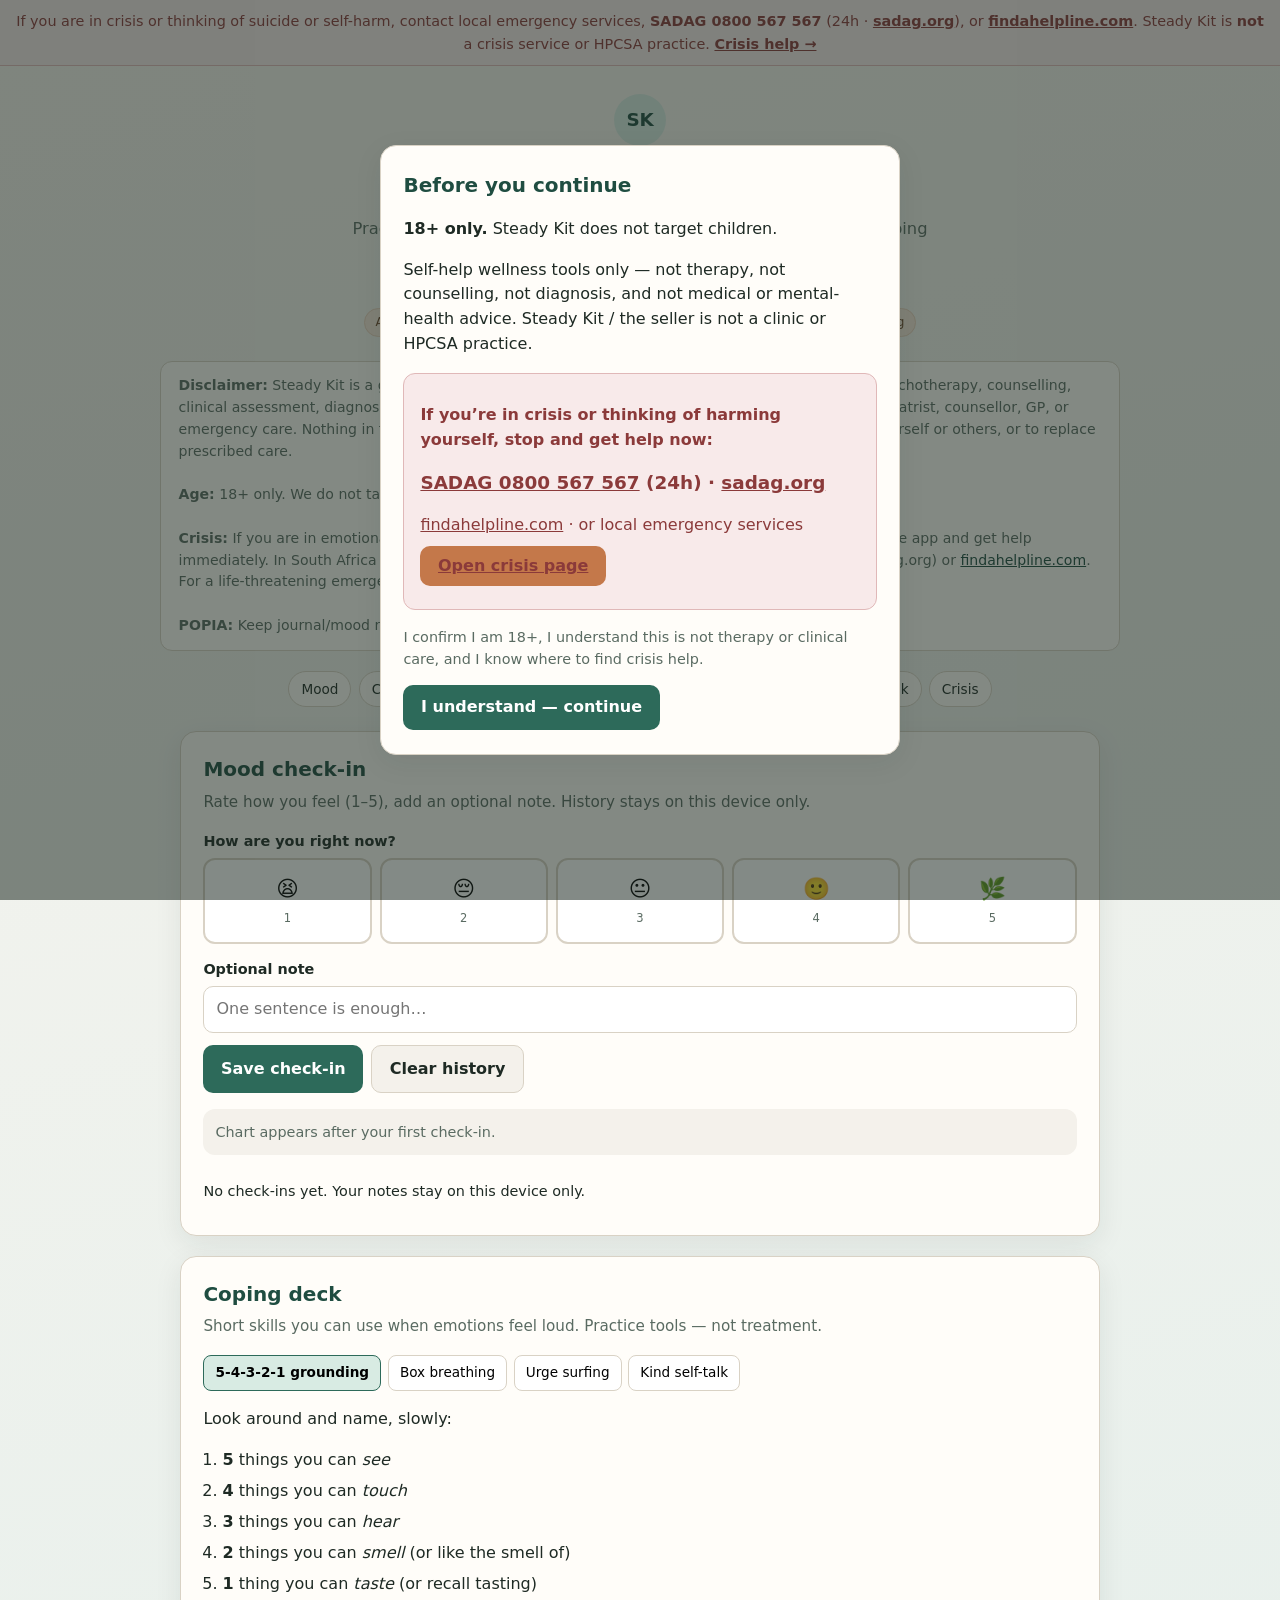
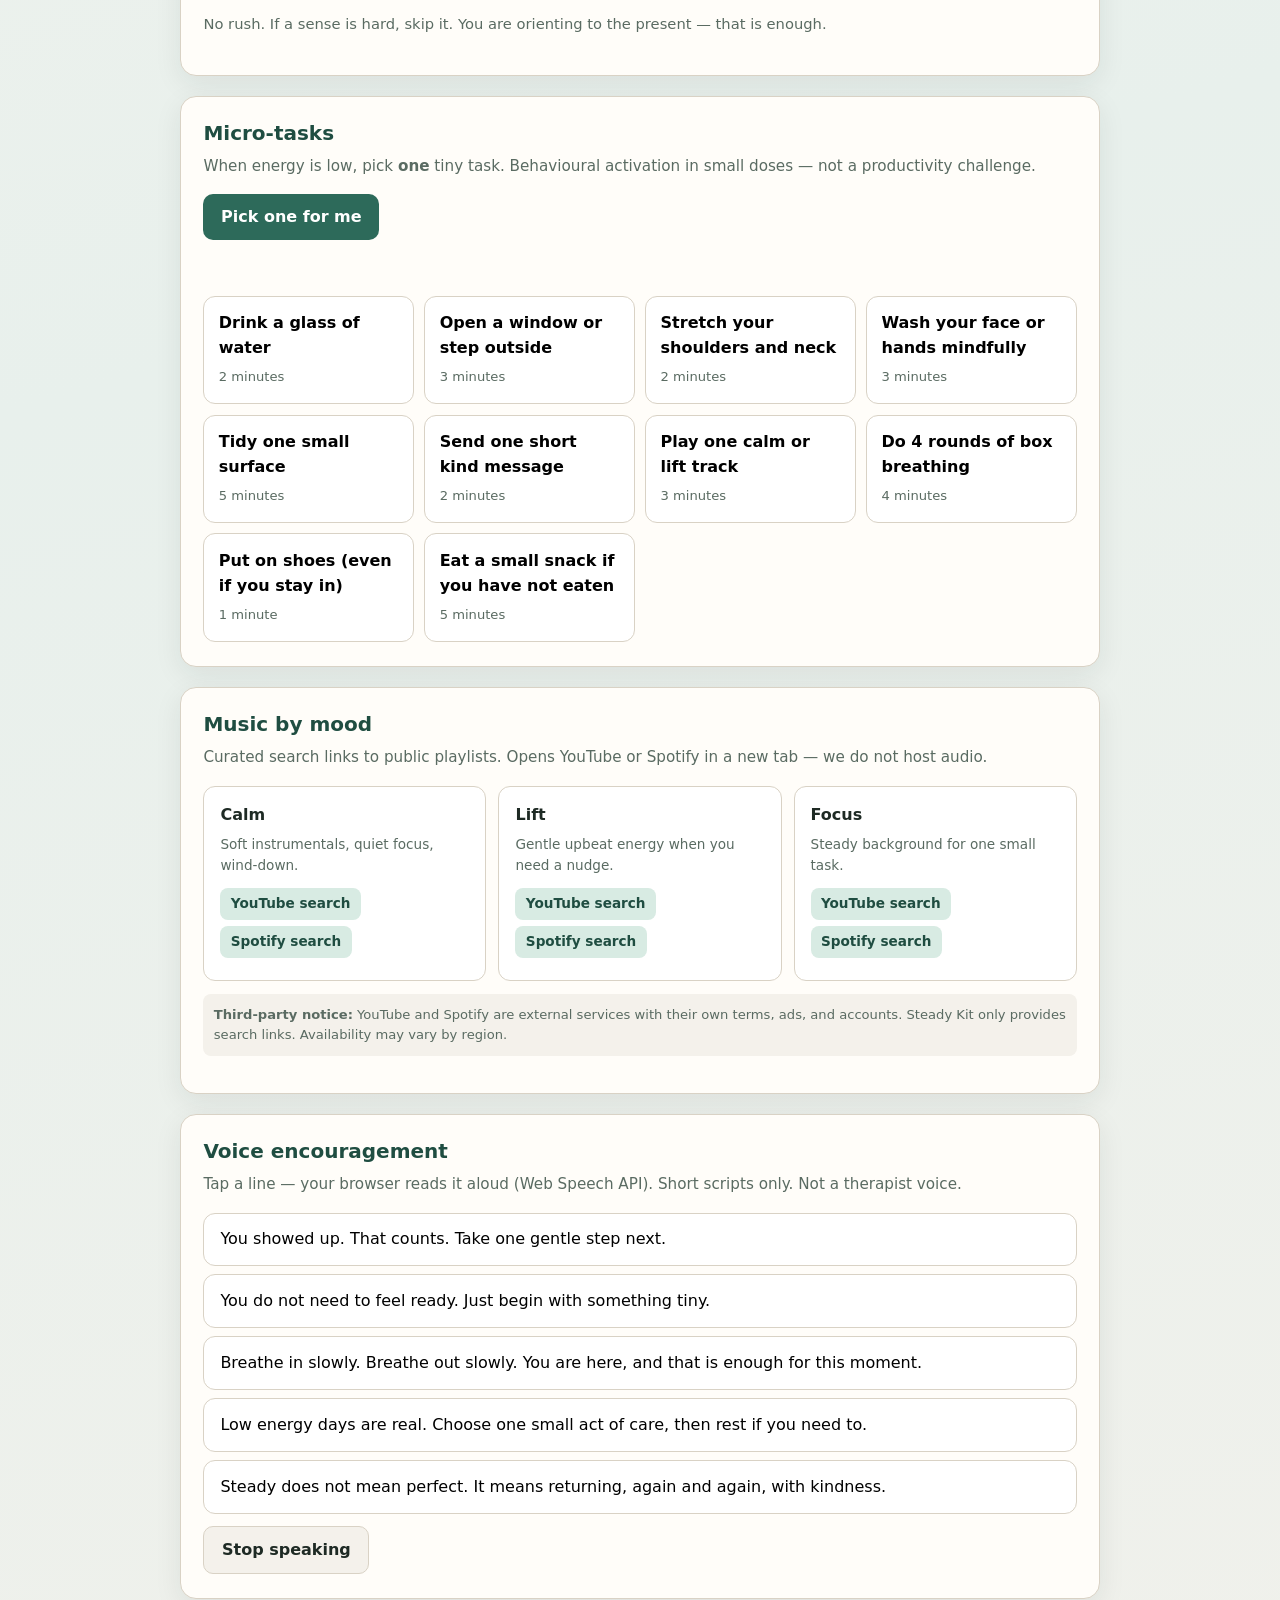
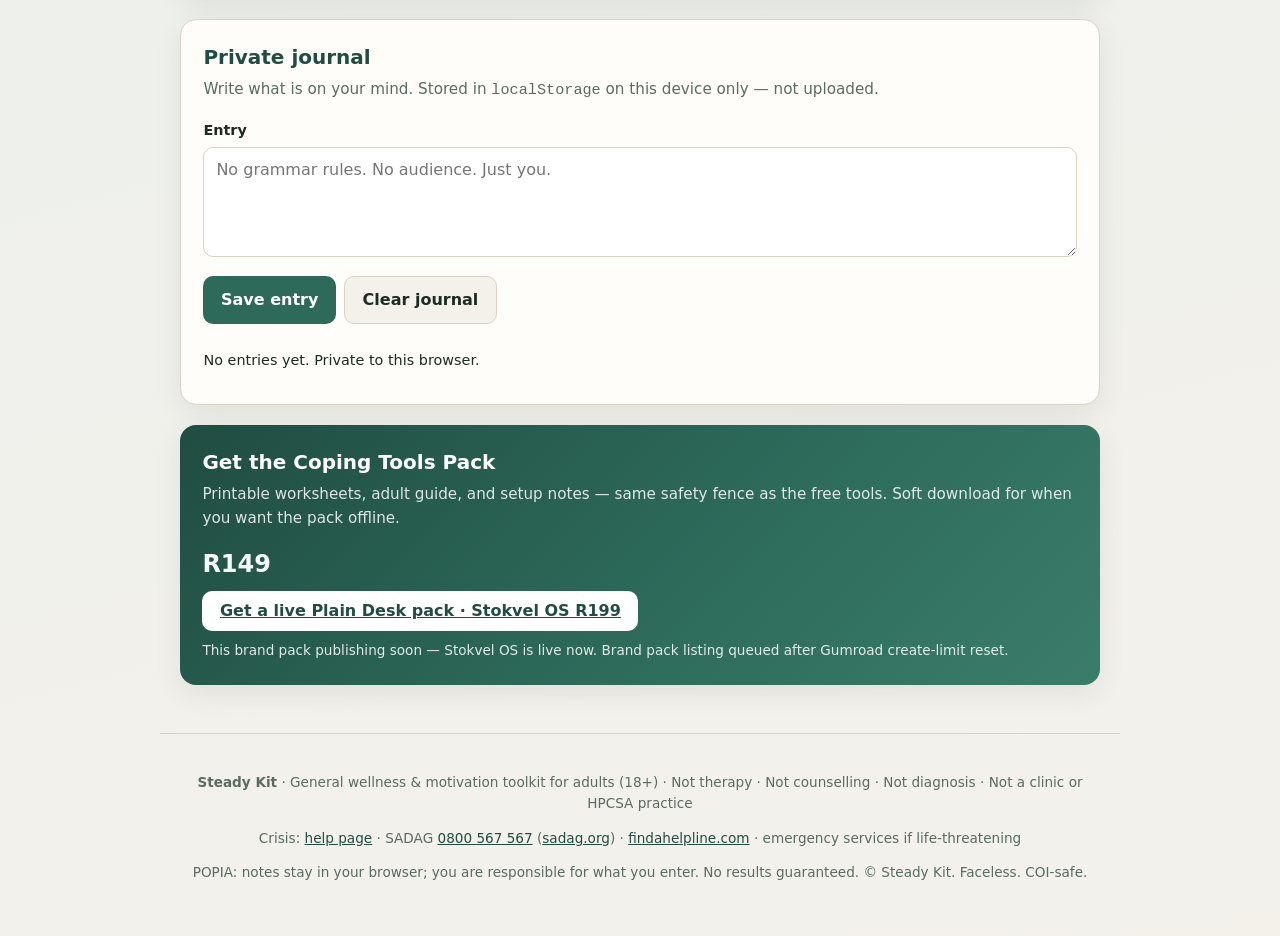
==== commit 985a3c23: "Fix Gumroad CTA: point demos to live Stokvel pack Replace PLACEHOLDER / bare gumroad links with stof" ====
--- a/index.html
+++ b/index.html
@@ -198,8 +198,8 @@
       <h2>Get the Coping Tools Pack</h2>
       <p class="lead">Printable worksheets, adult guide, and setup notes — same safety fence as the free tools. Soft download for when you want the pack offline.</p>
       <p class="price">R149</p>
-      <a class="btn" href="https://gumroad.com/" target="_blank" rel="noopener noreferrer" id="gumroad-cta">Get the pack on Gumroad (placeholder)</a>
-      <p style="margin:1rem 0 0;font-size:0.85rem;opacity:0.9">Listing queued for publish after daily create limit reset. See <code>GUMROAD_LISTING.md</code> in the project folder.</p>
+      <a class="btn" href="https://stofficial.gumroad.com/l/ydbgne" target="_blank" rel="noopener noreferrer" id="gumroad-cta">Get a live Plain Desk pack · Stokvel OS R199</a>
+      <p style="margin:1rem 0 0;font-size:0.85rem;opacity:0.9">This brand pack publishing soon — Stokvel OS is live now. Brand pack listing queued after Gumroad create-limit reset.</p>
     </section>
   </main>
 
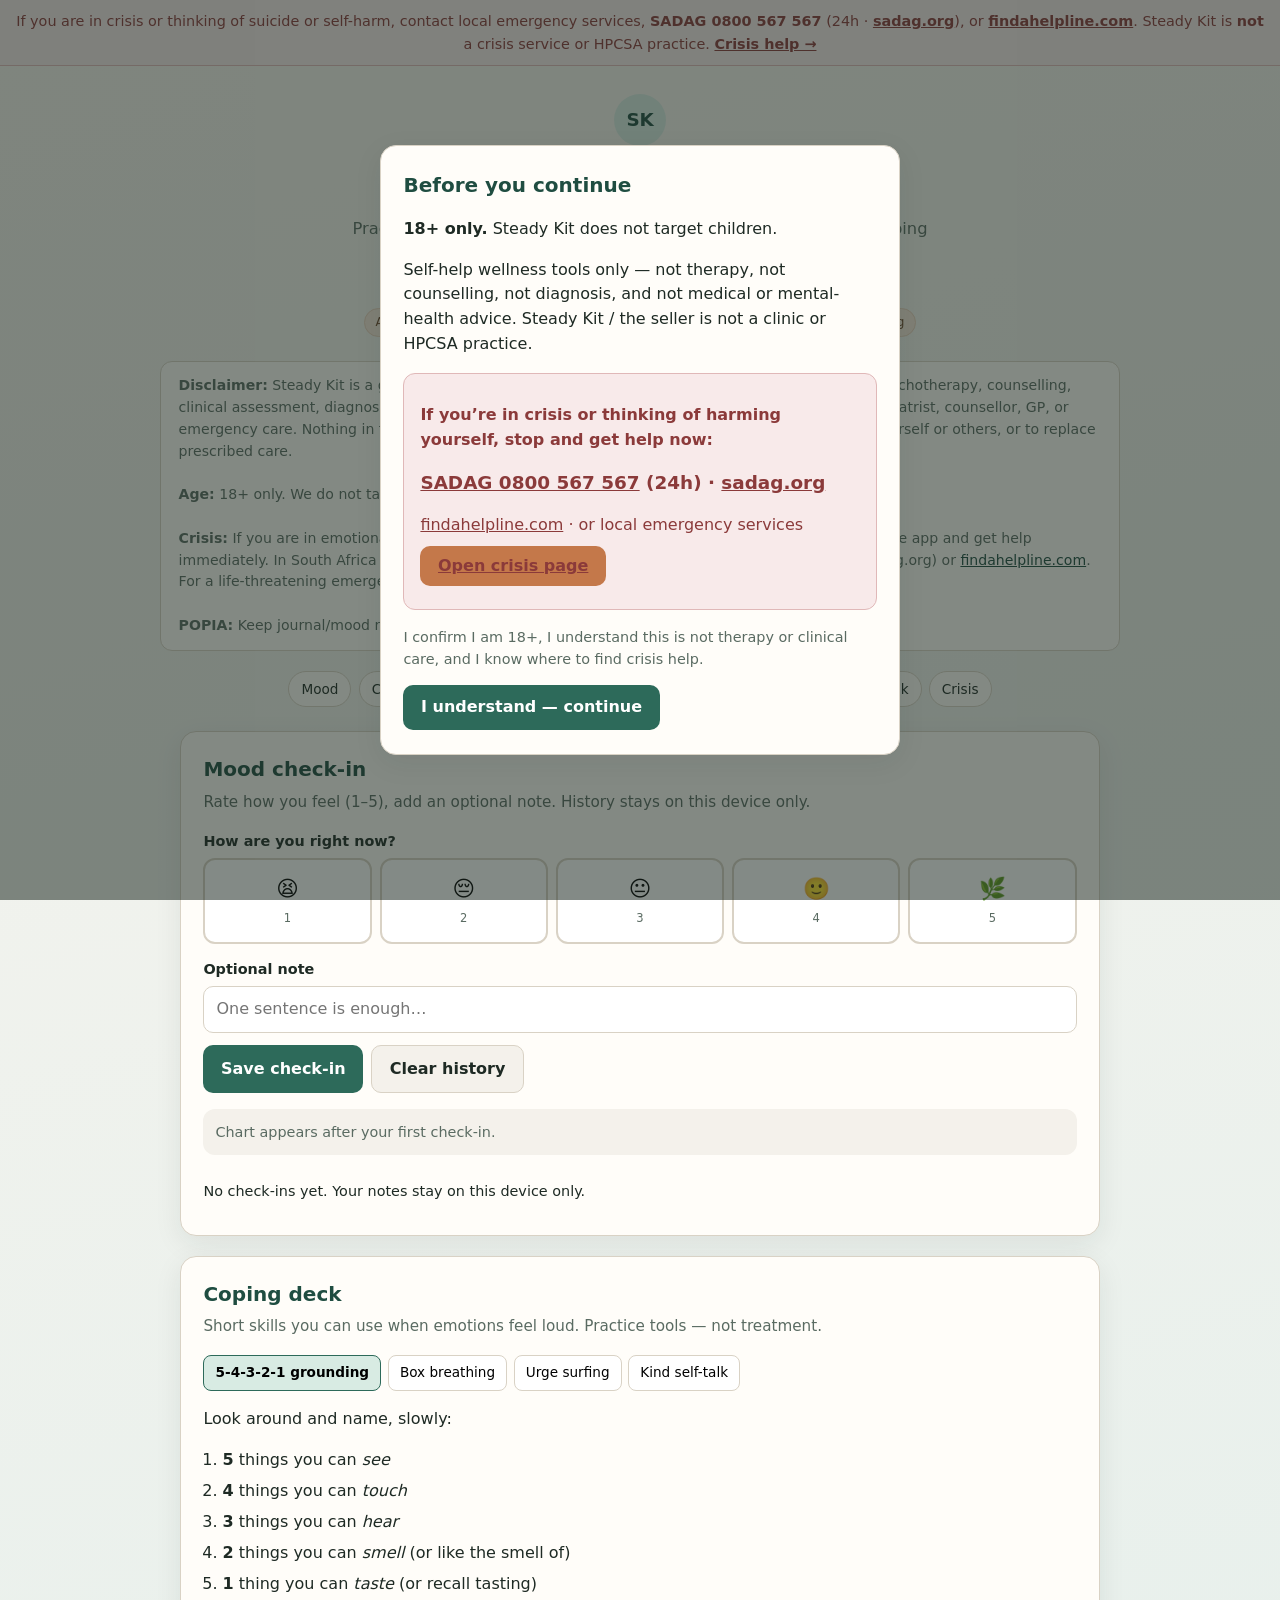
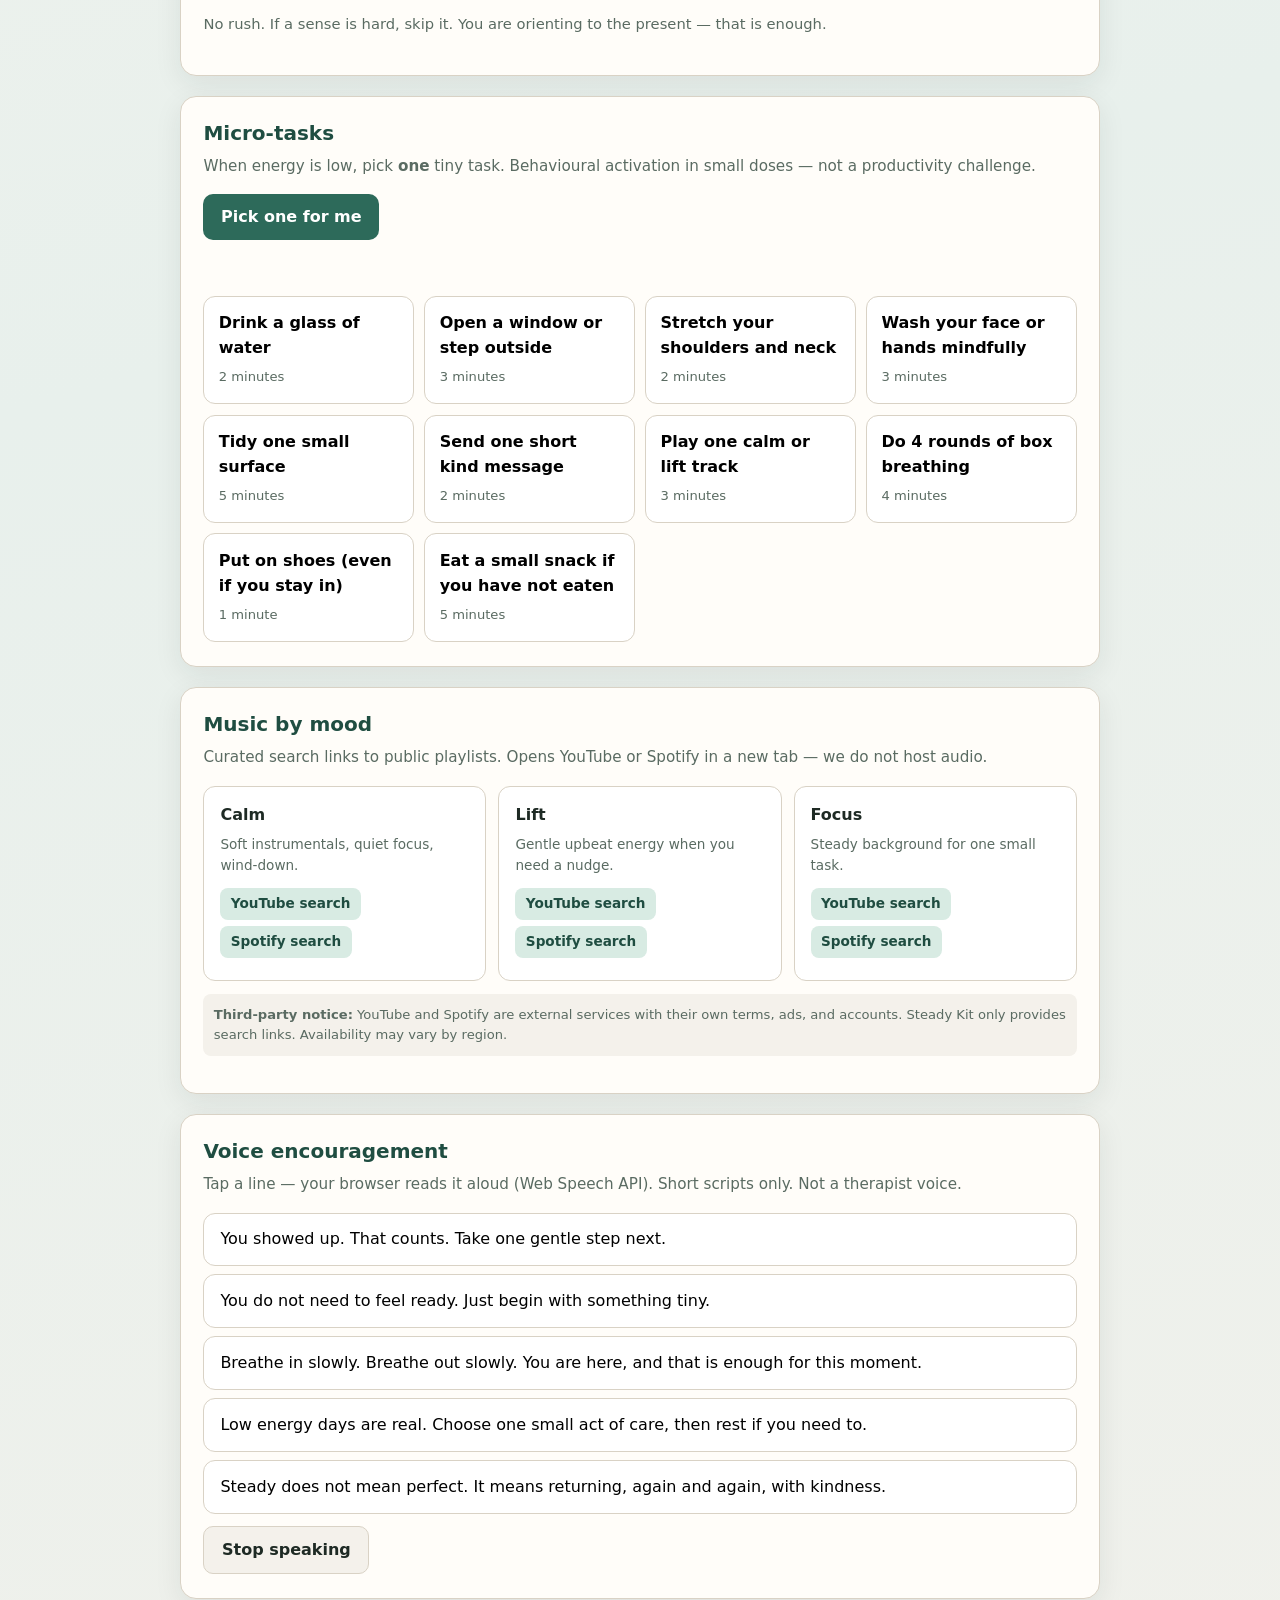
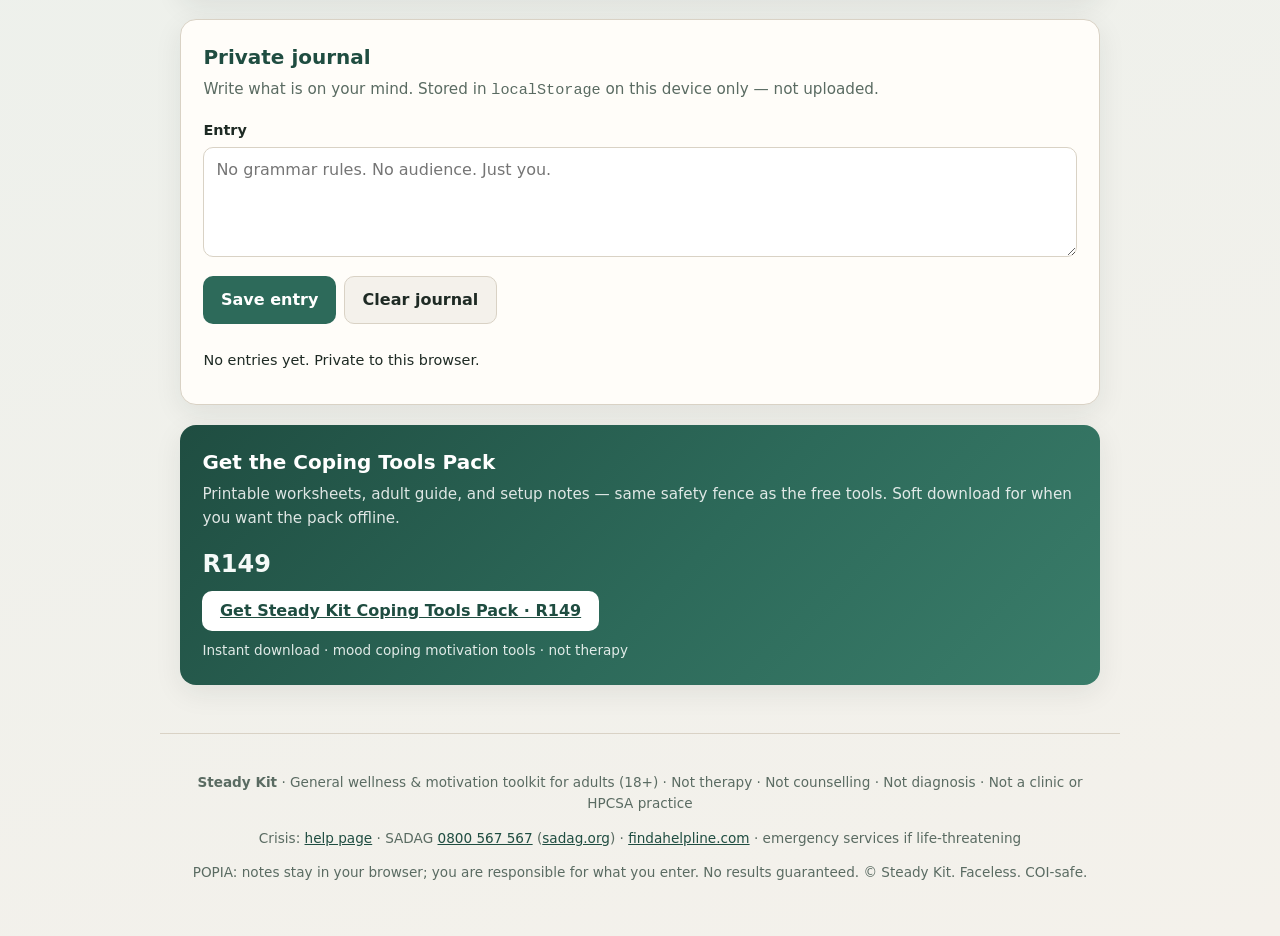
==== commit bf5fb4d2: "Swap demo CTA to live Steady Kit Gumroad SKU (xfazxk)" ====
--- a/index.html
+++ b/index.html
@@ -198,8 +198,8 @@
       <h2>Get the Coping Tools Pack</h2>
       <p class="lead">Printable worksheets, adult guide, and setup notes — same safety fence as the free tools. Soft download for when you want the pack offline.</p>
       <p class="price">R149</p>
-      <a class="btn" href="https://stofficial.gumroad.com/l/ydbgne" target="_blank" rel="noopener noreferrer" id="gumroad-cta">Get a live Plain Desk pack · Stokvel OS R199</a>
-      <p style="margin:1rem 0 0;font-size:0.85rem;opacity:0.9">This brand pack publishing soon — Stokvel OS is live now. Brand pack listing queued after Gumroad create-limit reset.</p>
+      <a class="btn" href="https://stofficial.gumroad.com/l/xfazxk" target="_blank" rel="noopener noreferrer" id="gumroad-cta">Get Steady Kit Coping Tools Pack · R149</a>
+      <p style="margin:1rem 0 0;font-size:0.85rem;opacity:0.9">Instant download · mood coping motivation tools · not therapy</p>
     </section>
   </main>
 
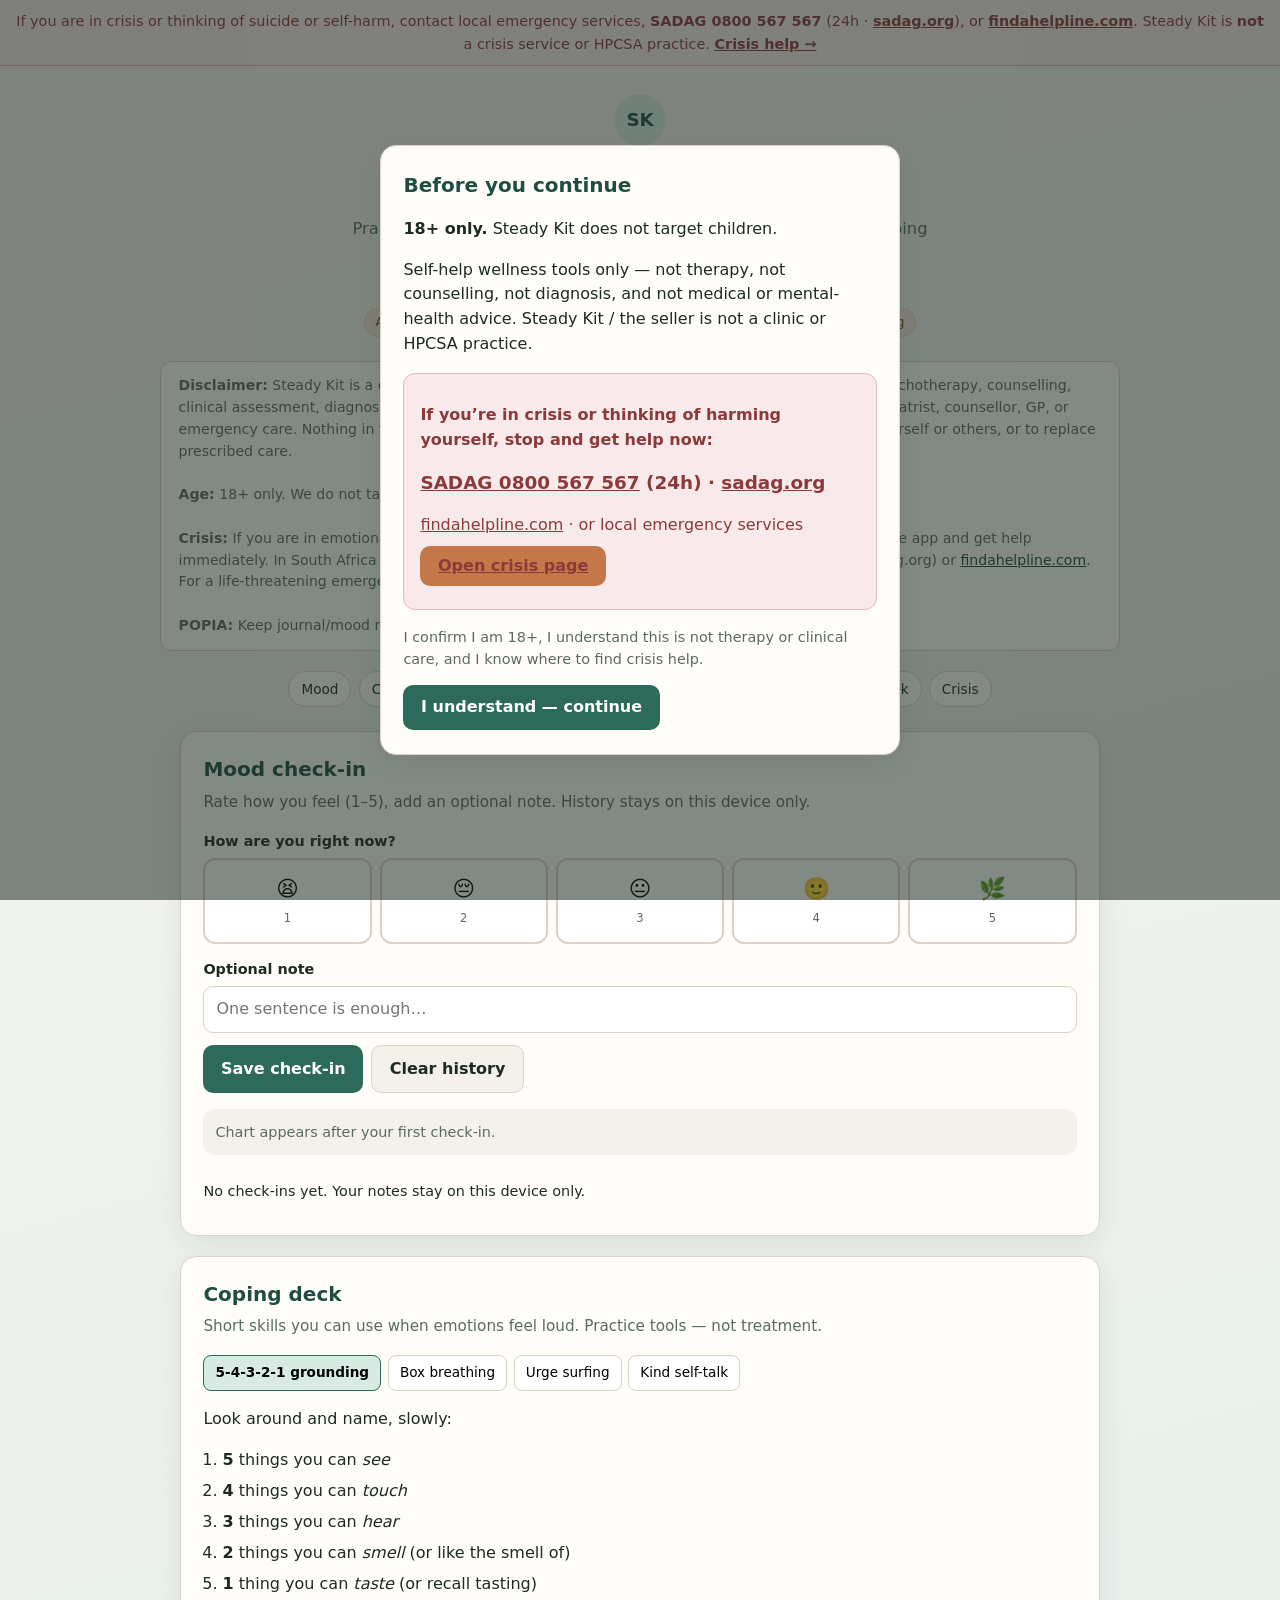
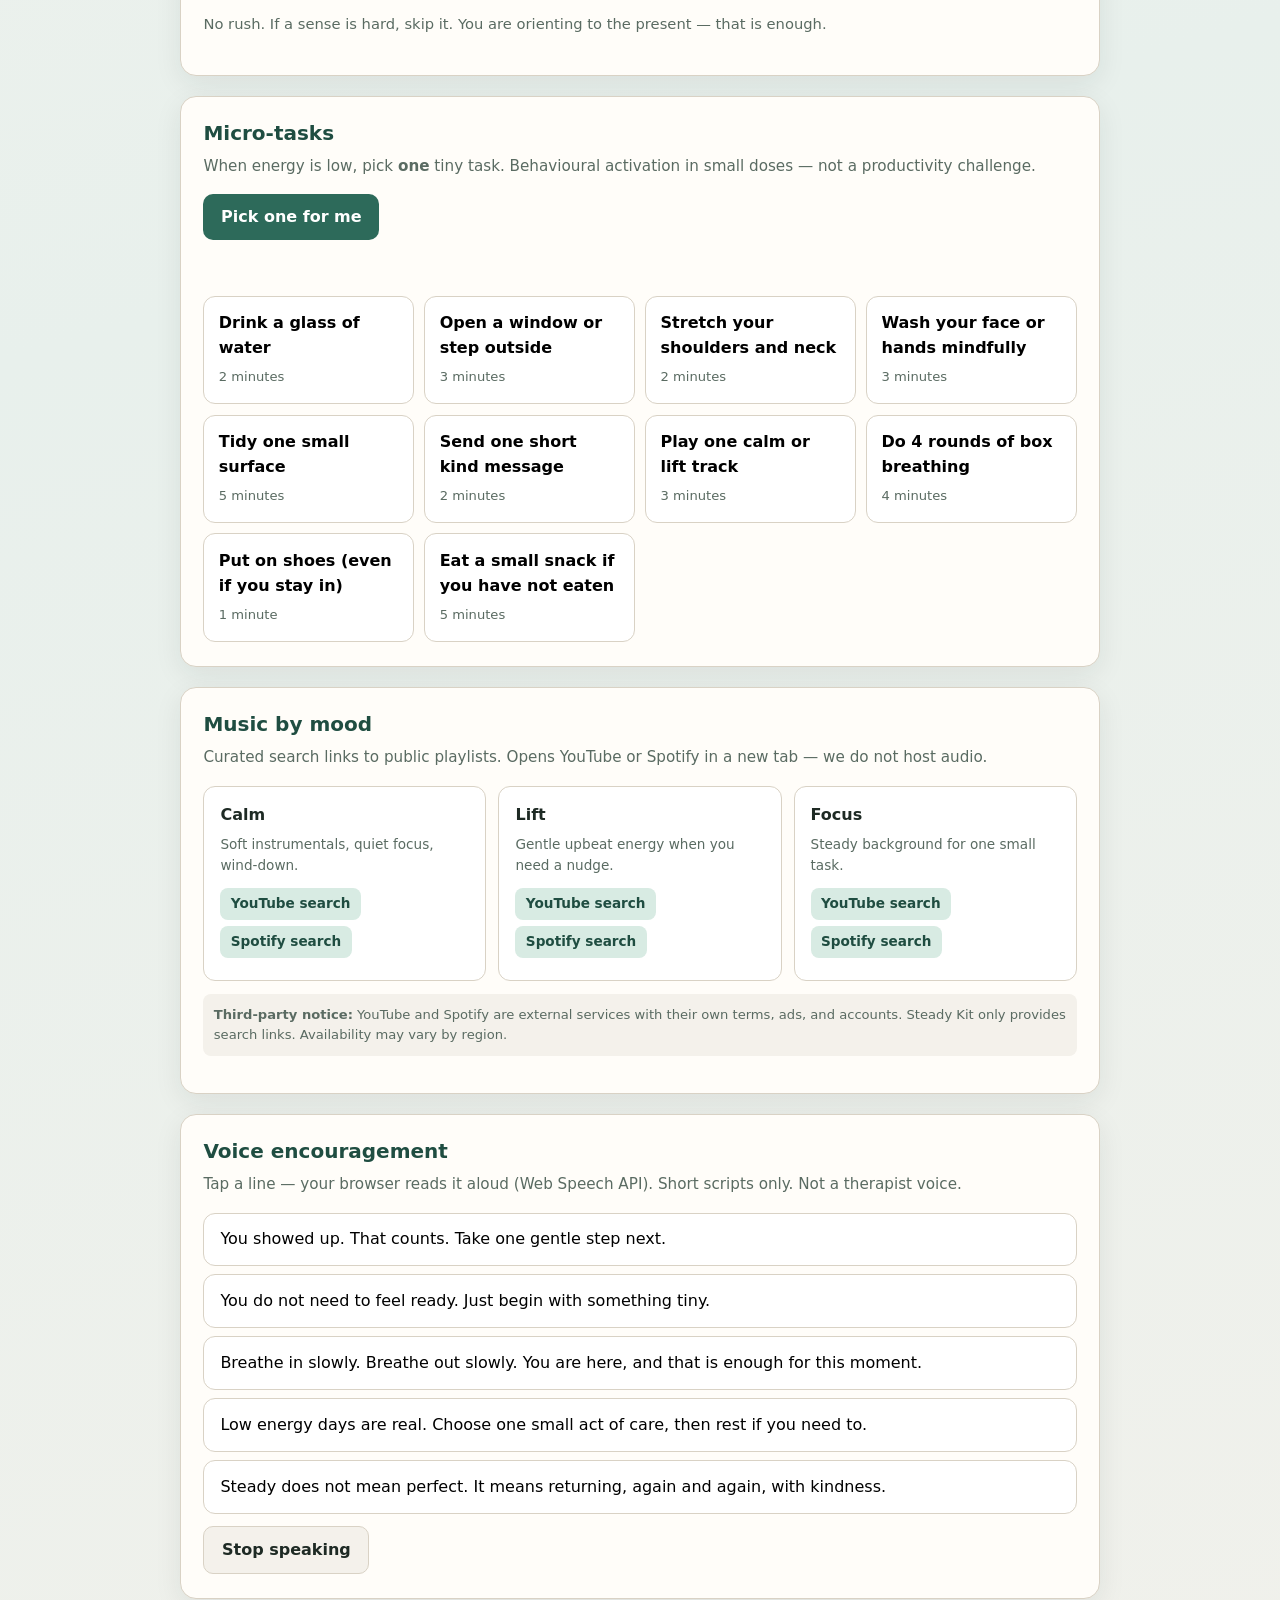
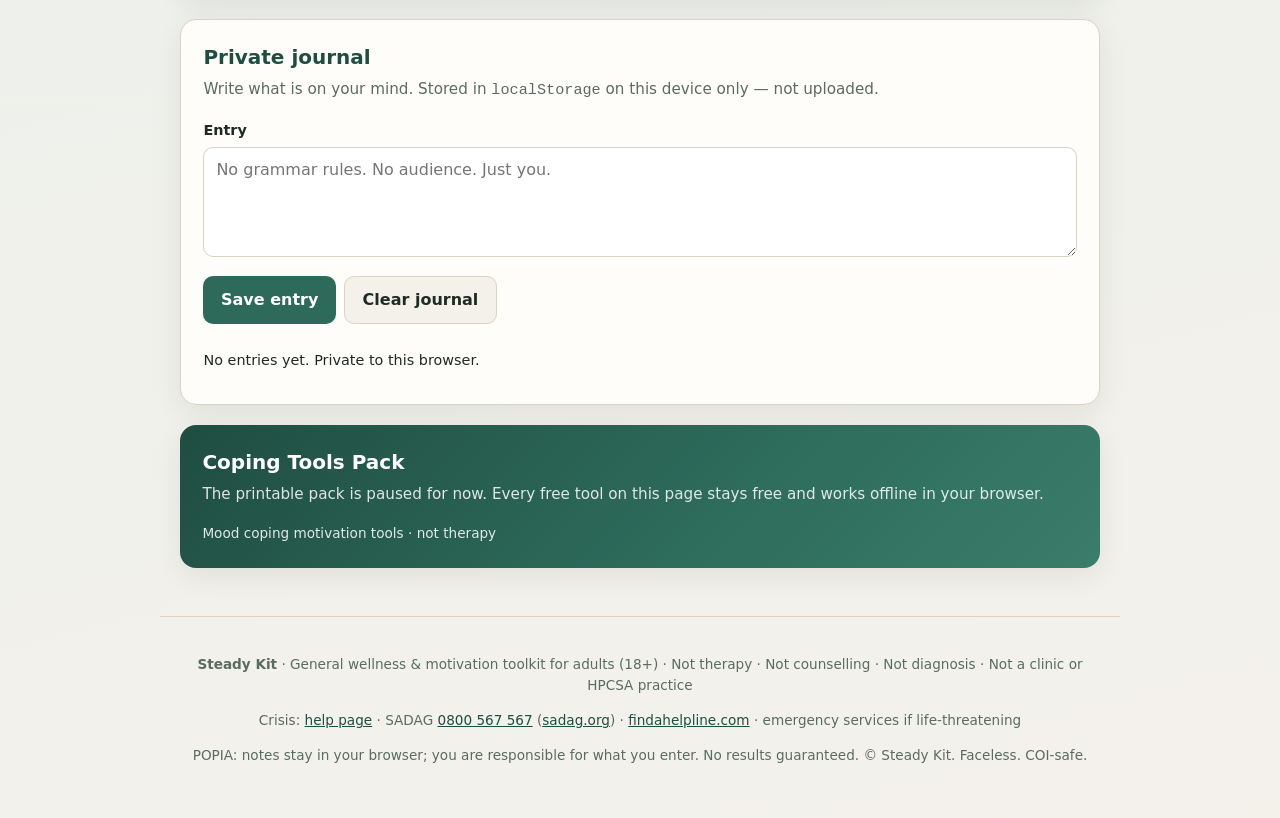
==== commit 50ab7196: "Live product audit 2026-09-25: fix CTA links/copy" ====
--- a/index.html
+++ b/index.html
@@ -195,11 +195,9 @@
 
     <!-- 7. Pack CTA -->
     <section class="card cta-card" id="pack">
-      <h2>Get the Coping Tools Pack</h2>
-      <p class="lead">Printable worksheets, adult guide, and setup notes — same safety fence as the free tools. Soft download for when you want the pack offline.</p>
-      <p class="price">R149</p>
-      <a class="btn" href="https://stofficial.gumroad.com/l/xfazxk" target="_blank" rel="noopener noreferrer" id="gumroad-cta">Get Steady Kit Coping Tools Pack · R149</a>
-      <p style="margin:1rem 0 0;font-size:0.85rem;opacity:0.9">Instant download · mood coping motivation tools · not therapy</p>
+      <h2>Coping Tools Pack</h2>
+      <p class="lead">The printable pack is paused for now. Every free tool on this page stays free and works offline in your browser.</p>
+      <p style="margin:1rem 0 0;font-size:0.85rem;opacity:0.9">Mood coping motivation tools · not therapy</p>
     </section>
   </main>
 
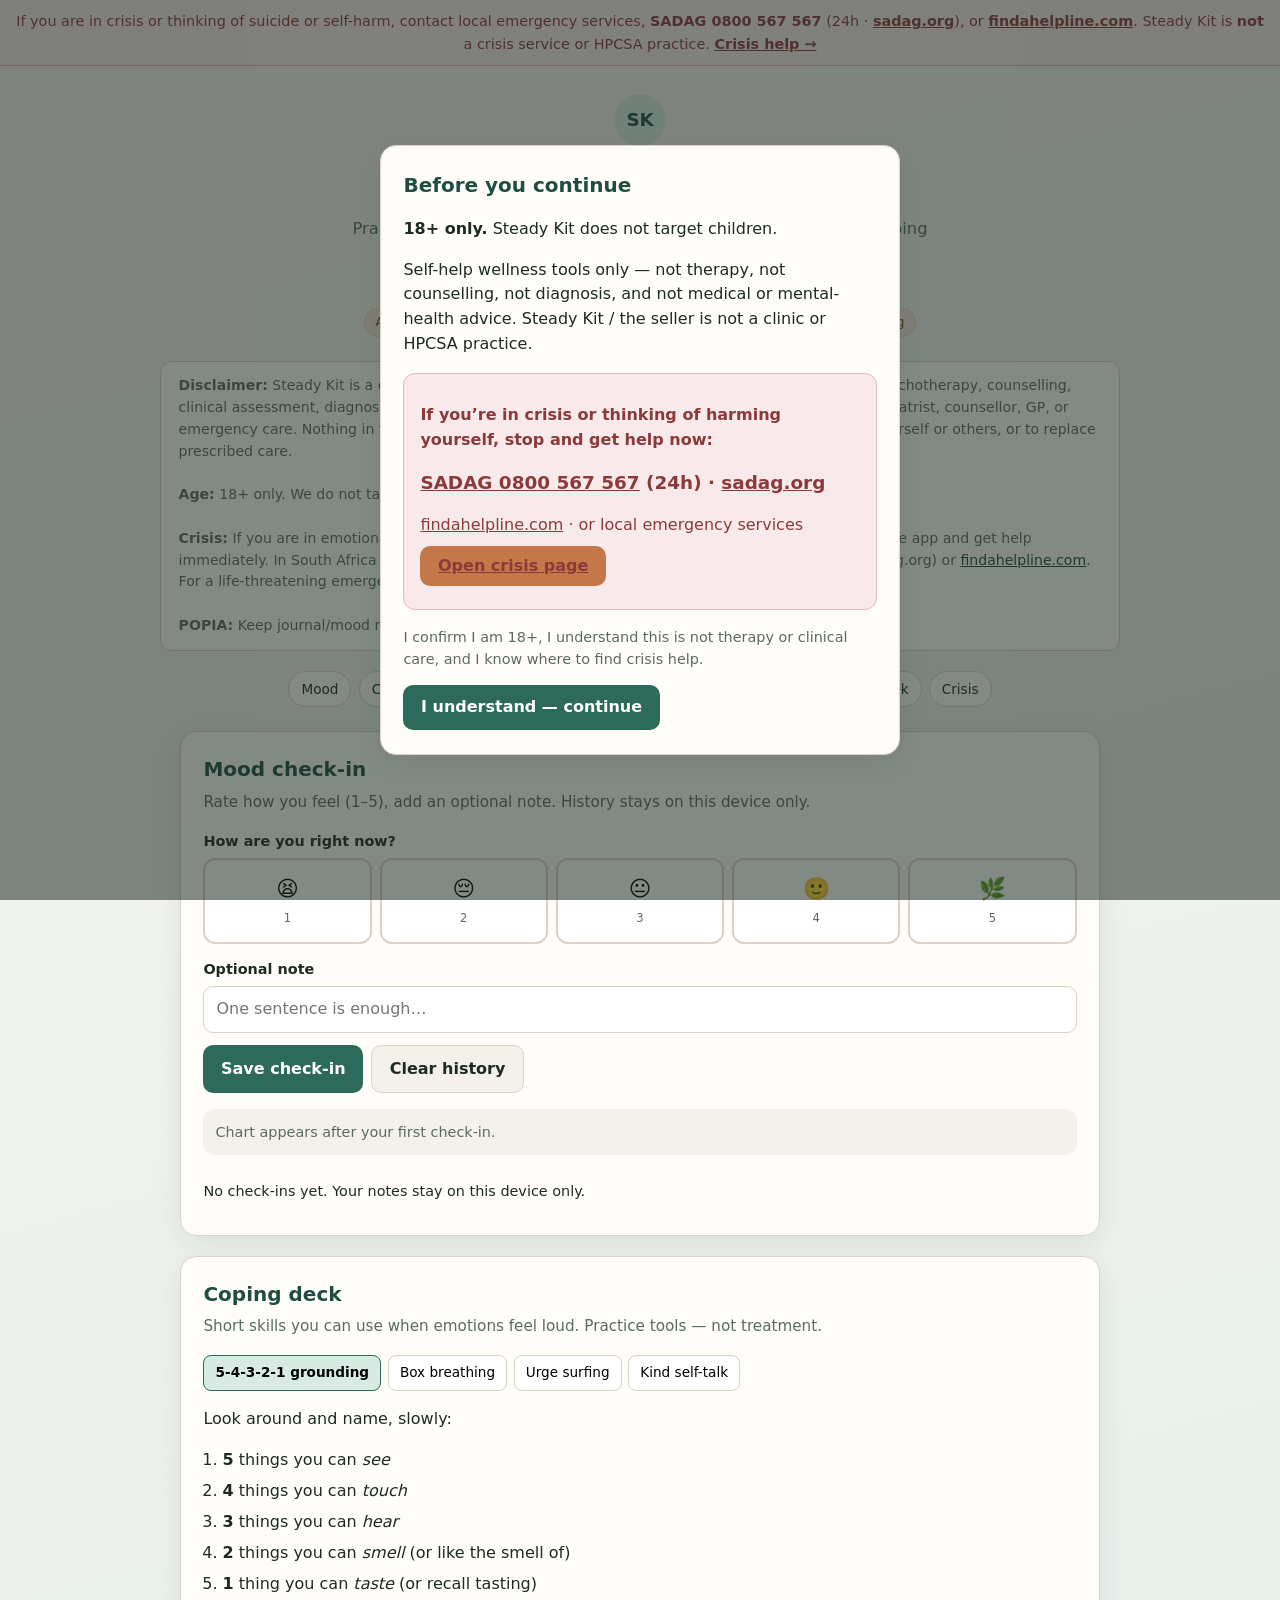
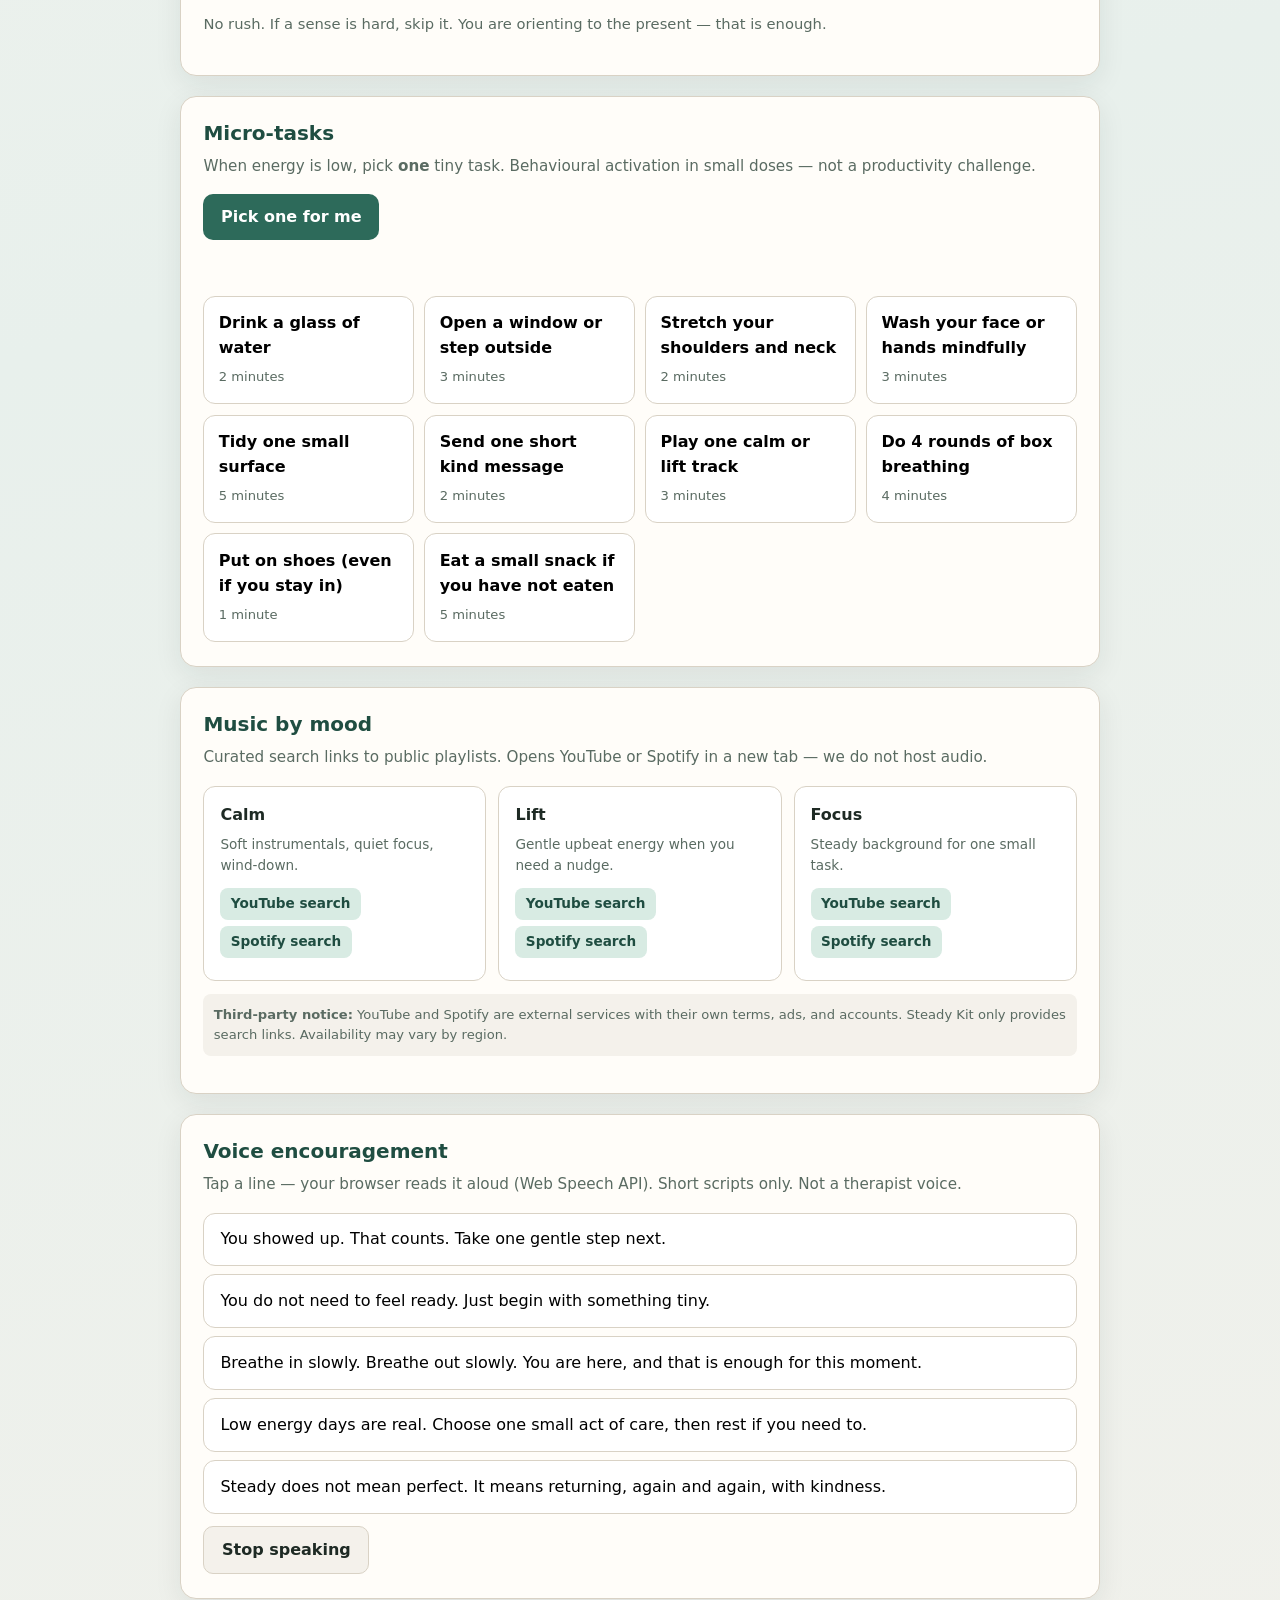
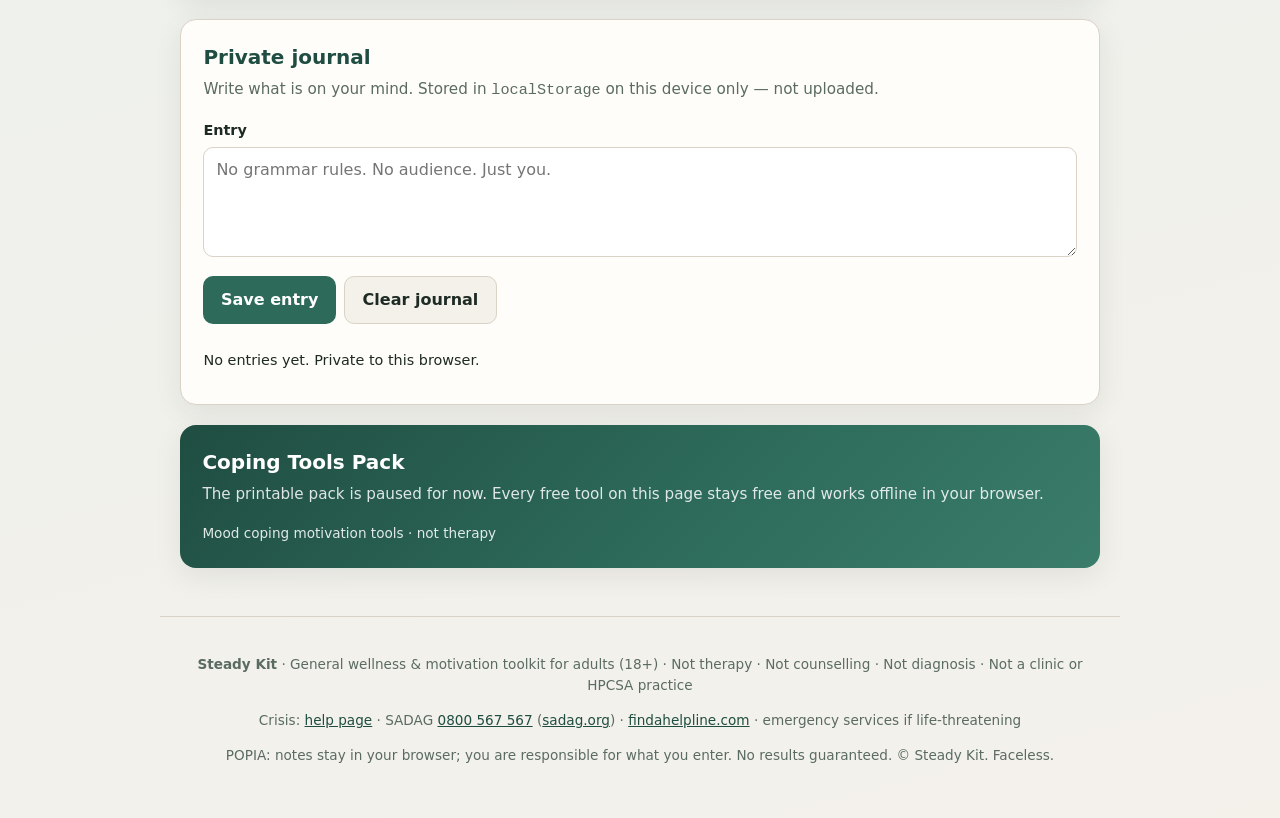
==== commit 76d82021: "Neutral wording: drop COI-safe tag (plain text only)" ====
--- a/index.html
+++ b/index.html
@@ -209,7 +209,7 @@
       <a href="https://findahelpline.com" target="_blank" rel="noopener noreferrer">findahelpline.com</a> ·
       emergency services if life-threatening
     </p>
-    <p style="margin-top:0.75rem">POPIA: notes stay in your browser; you are responsible for what you enter. No results guaranteed. © Steady Kit. Faceless. COI-safe.</p>
+    <p style="margin-top:0.75rem">POPIA: notes stay in your browser; you are responsible for what you enter. No results guaranteed. © Steady Kit. Faceless.</p>
   </footer>
 
   <!-- First-run crisis / age gate -->
